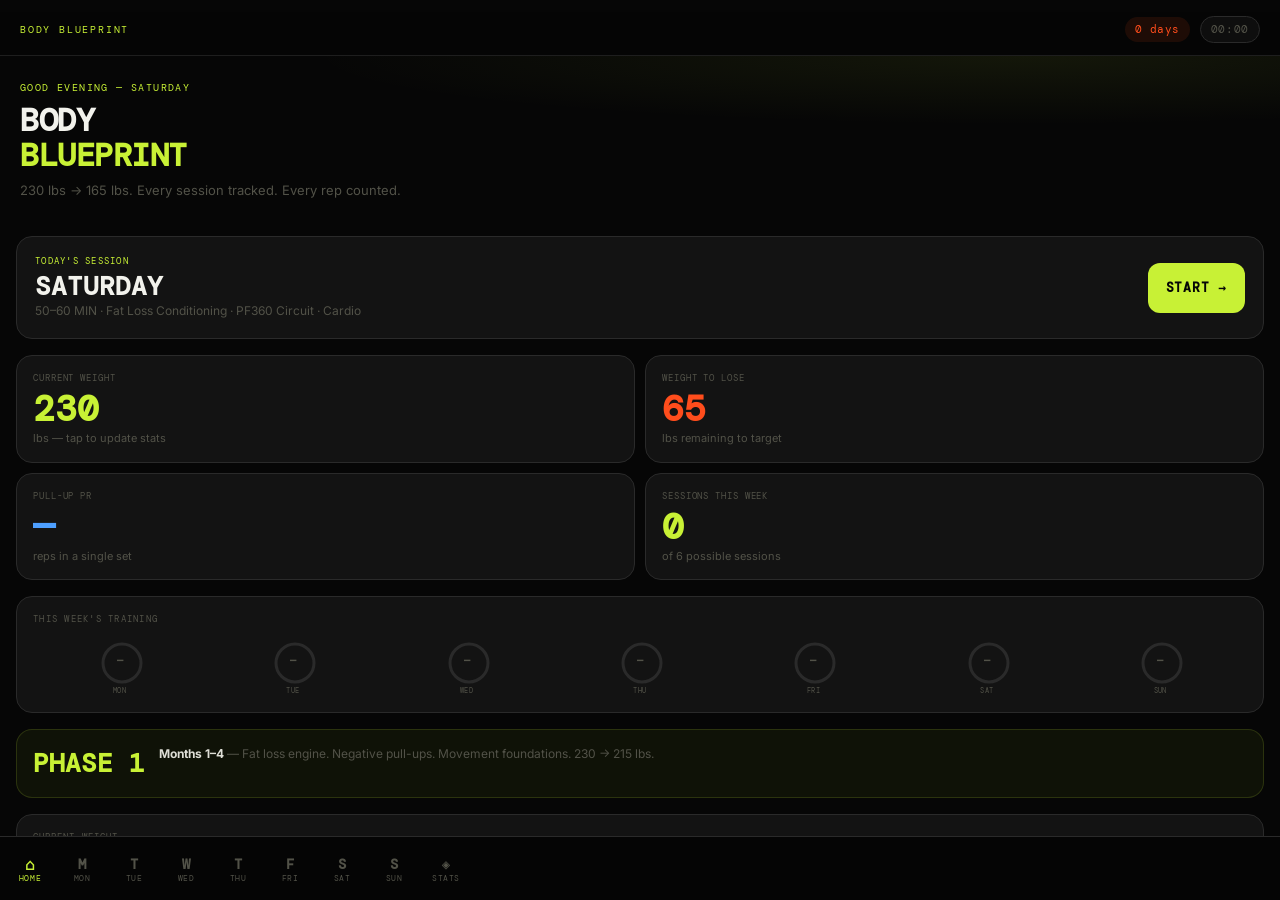
==== index.html @ 0f02a29c "Fix bottom nav — true fixed layout using flex shell" ====
<!DOCTYPE html>
<html lang="en">
<head>
<meta charset="UTF-8">
<meta name="viewport" content="width=device-width, initial-scale=1.0, viewport-fit=cover">
<meta name="apple-mobile-web-app-capable" content="yes">
<meta name="apple-mobile-web-app-status-bar-style" content="black-translucent">
<meta name="theme-color" content="#0A0A0A">
<title>Body Blueprint</title>
<link href="https://fonts.googleapis.com/css2?family=Inter:wght@400;500;600;700;800;900&family=DM+Mono:wght@400;500&display=swap" rel="stylesheet">
<style>
:root{
  --black:#060606;--dark:#0e0e0e;--card:#131313;--card2:#181818;
  --border:#1e1e1e;--border2:#2a2a2a;
  --accent:#C8F135;--accent2:#FF4D1C;--accent3:#4D9FFF;--accent4:#a855f7;
  --text:#DEDED6;--muted:#525248;--white:#F2F2EC;
  --green:#22c55e;--yellow:#eab308;--red:#ef4444;
  --r:16px;--r-sm:10px;--r-lg:20px;
  --safe-top:env(safe-area-inset-top);
  --safe-bot:env(safe-area-inset-bottom);
  --nav-h:64px;
}
*{margin:0;padding:0;box-sizing:border-box;-webkit-tap-highlight-color:transparent;}
html{scroll-behavior:smooth;}
body{
  background:var(--black);color:var(--text);
  font-family:'Inter',sans-serif;font-size:15px;line-height:1.5;
  overflow:hidden;
  height:100dvh;
  display:flex;flex-direction:column;
}
#appShell{
  flex:1;overflow-y:auto;overflow-x:hidden;
  -webkit-overflow-scrolling:touch;
  padding-bottom:calc(var(--nav-h) + var(--safe-bot));
}
a{color:inherit;text-decoration:none;}
input,button{font-family:inherit;-webkit-appearance:none;border-radius:0;}

/* ── HIDDEN TOP NAV (still in DOM for JS tab switching) ── */
#topNav{display:none;}

/* ── STATUS BAR SPACER ── */
.status-bar-pad{height:calc(var(--safe-top) + 12px);}

/* ── APP HEADER ── */
.app-header{
  padding:4px 20px 12px;
  background:rgba(6,6,6,.97);
  backdrop-filter:blur(20px);-webkit-backdrop-filter:blur(20px);
  position:sticky;top:0;z-index:100;
  border-bottom:1px solid var(--border);
  flex-shrink:0;
}
.app-header-top{display:flex;align-items:center;justify-content:space-between;}
.app-header-title{font-family:'DM Mono',monospace;font-size:10px;letter-spacing:.18em;color:var(--accent);text-transform:uppercase;}
.app-header-right{display:flex;align-items:center;gap:10px;}
#streakBadge{
  font-family:'DM Mono',monospace;font-size:11px;color:var(--accent2);
  letter-spacing:.04em;cursor:pointer;
  background:rgba(255,77,28,.1);border-radius:20px;padding:4px 10px;
}
#sessionClock{
  font-family:'DM Mono',monospace;font-size:11px;color:var(--muted);
  letter-spacing:.06em;cursor:pointer;
  background:var(--dark);border-radius:20px;padding:4px 10px;
  border:1px solid var(--border2);
}

/* ── BOTTOM NAVIGATION ── */
#bottomNav{
  position:relative;z-index:300;flex-shrink:0;
  background:rgba(6,6,6,.97);backdrop-filter:blur(24px);-webkit-backdrop-filter:blur(24px);
  border-top:1px solid var(--border2);
  padding:8px 4px calc(8px + var(--safe-bot));
  display:flex;align-items:flex-start;
  height:calc(var(--nav-h) + var(--safe-bot));
}
.bn-scroll{
  display:flex;overflow-x:auto;scrollbar-width:none;flex:1;
  -webkit-overflow-scrolling:touch;gap:0;
}
.bn-scroll::-webkit-scrollbar{display:none;}
.ntab{
  display:flex;flex-direction:column;align-items:center;justify-content:center;
  gap:3px;min-width:52px;padding:0 8px;cursor:pointer;
  border:none;background:none;flex-shrink:0;
  min-height:48px;position:relative;
}
.ntab-icon{
  font-family:'DM Mono',monospace;font-size:14px;font-weight:700;
  line-height:1;color:var(--muted);transition:transform .2s,color .2s;
  letter-spacing:0;
}
.ntab.active .ntab-icon{color:var(--accent);}
.ntab-label{
  font-family:'DM Mono',monospace;font-size:8px;letter-spacing:.08em;
  text-transform:uppercase;color:var(--muted);transition:color .2s;
  line-height:1;
}
.ntab.active .ntab-label{color:var(--accent);}
.ntab.active .ntab-icon{transform:scale(1.15);}
.ntab .day-dot{
  position:absolute;top:4px;right:8px;
  width:5px;height:5px;border-radius:50%;background:var(--green);display:none;
}
.ntab .day-dot.show{display:block;}
/* active indicator pill */
.ntab.active::after{
  content:'';position:absolute;bottom:-8px;left:50%;transform:translateX(-50%);
  width:20px;height:3px;background:var(--accent);border-radius:2px;
}

/* ── VIEWS ── */
.view{display:none;animation:fadeIn .18s ease;}
.view.active{display:block;}
@keyframes fadeIn{from{opacity:0;transform:translateY(4px);}to{opacity:1;transform:translateY(0);}}
@keyframes pop{0%{transform:scale(1);}50%{transform:scale(1.3);}100%{transform:scale(1);}}
@keyframes pulse{0%,100%{opacity:1;}50%{opacity:.35;}}
.pulsing{animation:pulse 1s ease infinite;}

/* ── HOME VIEW ── */
#view-home{padding:0;}
.home-hero{
  padding:24px 20px 20px;
  background:radial-gradient(ellipse 80% 60% at 80% 0%,rgba(200,241,53,.07),transparent 70%),var(--black);
}
.home-greeting{
  font-family:'DM Mono',monospace;font-size:10px;letter-spacing:.14em;
  color:var(--accent);text-transform:uppercase;margin-bottom:8px;
}
.home-title{
  font-family:'DM Mono',monospace;font-size:32px;font-weight:700;
  line-height:1.1;color:var(--white);letter-spacing:-.5px;
}
.home-title span{color:var(--accent);}
.home-sub{color:var(--muted);font-size:13px;margin-top:8px;line-height:1.5;}

/* Today card */
.today-session-card{
  margin:16px 16px 0;background:var(--card);
  border-radius:var(--r);border:1px solid var(--border2);
  padding:18px;cursor:pointer;
  display:flex;align-items:center;justify-content:space-between;gap:12px;
  overflow:hidden;
}
.tsc-tag{
  font-family:'DM Mono',monospace;font-size:9px;letter-spacing:.14em;
  color:var(--accent);text-transform:uppercase;margin-bottom:4px;
}
.tsc-title{font-family:'DM Mono',monospace;font-size:26px;font-weight:700;color:var(--white);line-height:1;}
.tsc-meta{font-size:12px;color:var(--muted);margin-top:3px;}
.tsc-btn{
  font-family:'DM Mono',monospace;font-size:13px;font-weight:700;letter-spacing:.06em;
  padding:14px 18px;background:var(--accent);color:var(--black);
  border:none;cursor:pointer;white-space:nowrap;flex-shrink:0;
  border-radius:12px;min-height:50px;
}

/* Home stats grid */
.home-grid{
  display:grid;grid-template-columns:1fr 1fr;
  gap:10px;padding:16px;
}
.home-card{
  background:var(--card);border-radius:var(--r);
  border:1px solid var(--border2);padding:16px;cursor:pointer;
}
.hc-label{
  font-family:'DM Mono',monospace;font-size:9px;letter-spacing:.1em;
  text-transform:uppercase;color:var(--muted);margin-bottom:6px;
}
.hc-value{font-family:'DM Mono',monospace;font-size:36px;font-weight:700;color:var(--accent);line-height:1;}
.hc-sub{font-size:11px;color:var(--muted);margin-top:4px;line-height:1.3;}
.hc-value.orange{color:var(--accent2);}
.hc-value.blue{color:var(--accent3);}

/* Weekly rings */
.weekly-rings{
  margin:0 16px 16px;background:var(--card);
  border-radius:var(--r);border:1px solid var(--border2);padding:16px;
}
.wr-label{
  font-family:'DM Mono',monospace;font-size:9px;letter-spacing:.14em;
  text-transform:uppercase;color:var(--muted);margin-bottom:14px;
}
.wr-row{display:flex;gap:0;justify-content:space-between;}
.wr-item{display:flex;flex-direction:column;align-items:center;gap:5px;cursor:pointer;flex:1;min-width:0;}
.wr-ring{width:40px;height:40px;position:relative;}
.wr-ring svg{transform:rotate(-90deg);}
.wr-ring-bg{fill:none;stroke:var(--border2);stroke-width:3;}
.wr-ring-fill{fill:none;stroke-width:3;stroke-linecap:round;stroke-dasharray:120;stroke-dashoffset:120;transition:stroke-dashoffset .6s ease,stroke .3s;}
.wr-ring-text{position:absolute;inset:0;display:flex;align-items:center;justify-content:center;font-family:'DM Mono',monospace;font-size:10px;font-weight:700;color:var(--muted);}
.wr-ring.done .wr-ring-fill{stroke-dashoffset:0;stroke:var(--accent);}
.wr-ring.done .wr-ring-text{color:var(--accent);}
.wr-day-label{font-family:'DM Mono',monospace;font-size:7px;letter-spacing:.07em;color:var(--muted);text-transform:uppercase;}

/* Phase banner */
.phase-banner{
  margin:0 16px 16px;border-radius:var(--r);
  background:rgba(200,241,53,.05);border:1px solid rgba(200,241,53,.15);
  padding:14px 16px;display:flex;align-items:flex-start;gap:14px;
}
.pb-phase{font-family:'DM Mono',monospace;font-size:26px;font-weight:700;color:var(--accent);flex-shrink:0;}
.pb-detail{font-size:12px;color:var(--muted);line-height:1.6;}
.pb-detail strong{color:var(--text);}

/* Weight quick log */
.weight-quick{
  margin:0 16px 16px;background:var(--card);
  border-radius:var(--r);border:1px solid var(--border2);padding:16px;
}
.wq-label{
  font-family:'DM Mono',monospace;font-size:9px;letter-spacing:.12em;
  text-transform:uppercase;color:var(--muted);margin-bottom:4px;
}
.wq-curr{font-family:'DM Mono',monospace;font-size:44px;font-weight:700;color:var(--accent);line-height:1;}
.wq-next{font-size:12px;color:var(--muted);margin-top:4px;line-height:1.5;}
.wq-next strong{color:var(--accent2);}
.wq-form{display:flex;gap:8px;margin-top:14px;}
.wq-input{
  background:var(--dark);border:1px solid var(--border2);color:var(--text);
  font-family:'DM Mono',monospace;font-size:18px;
  padding:12px 14px;flex:1;text-align:center;outline:none;
  border-radius:var(--r-sm);min-height:52px;
}
.wq-input:focus{border-color:var(--accent);}
.wq-btn{
  font-family:'DM Mono',monospace;font-size:10px;font-weight:700;letter-spacing:.08em;text-transform:uppercase;
  padding:12px 18px;border:none;background:var(--accent);color:var(--black);
  cursor:pointer;white-space:nowrap;min-height:52px;border-radius:var(--r-sm);
}

/* Pull-up log */
.pullup-log-home{
  margin:0 16px 16px;background:var(--card);
  border-radius:var(--r);border:1px solid var(--border2);padding:16px;
}
.plh-row{display:flex;align-items:center;gap:10px;margin-top:10px;}
.plh-input{
  background:var(--dark);border:1px solid var(--border2);color:var(--text);
  font-family:'DM Mono',monospace;font-size:22px;font-weight:700;
  padding:10px;width:72px;text-align:center;outline:none;
  min-height:52px;border-radius:var(--r-sm);
}
.plh-input:focus{border-color:var(--accent);}
.plh-btn{
  font-family:'DM Mono',monospace;font-size:10px;font-weight:700;letter-spacing:.08em;text-transform:uppercase;
  padding:12px 16px;border:none;background:var(--dark);color:var(--text);
  cursor:pointer;min-height:52px;border-radius:var(--r-sm);
  border:1px solid var(--border2);
}
.plh-history{display:flex;gap:6px;flex-wrap:wrap;margin-top:12px;}
.plh-entry{
  font-family:'DM Mono',monospace;font-size:10px;padding:5px 10px;
  background:var(--dark);border:1px solid var(--border2);color:var(--muted);
  border-radius:8px;
}
.plh-entry.best{border-color:rgba(200,241,53,.4);color:var(--accent);}

/* ── DAY VIEW ── */
.day-view-inner{padding:16px 16px 20px;}
.day-header{margin-bottom:16px;}
.day-title{
  font-family:'DM Mono',monospace;font-size:30px;font-weight:700;
  line-height:1;color:var(--white);
}
.day-meta{display:flex;align-items:center;gap:6px;margin-top:10px;flex-wrap:wrap;}
.badge{
  font-family:'DM Mono',monospace;font-size:9px;letter-spacing:.08em;
  padding:5px 10px;text-transform:uppercase;border-radius:20px;
}
.badge-accent{background:rgba(200,241,53,.1);border:1px solid rgba(200,241,53,.3);color:var(--accent);}
.badge-muted{background:var(--dark);border:1px solid var(--border2);color:var(--muted);}
.day-progress-bar{height:4px;background:var(--border2);margin-top:14px;border-radius:2px;overflow:hidden;}
.day-progress-fill{height:100%;background:linear-gradient(90deg,var(--accent2),var(--accent));width:0%;transition:width .4s ease;}
.day-prog-label{
  font-family:'DM Mono',monospace;font-size:9px;color:var(--muted);
  letter-spacing:.08em;margin-top:5px;display:flex;justify-content:space-between;
}

/* ── ALERTS ── */
.alert{
  padding:12px 14px;margin:8px 0;font-size:13px;line-height:1.6;
  border-radius:var(--r-sm);border:none;border-left:3px solid;
}
.alert-warn{background:rgba(255,77,28,.07);border-color:var(--accent2);color:var(--text);}
.alert-warn strong{color:var(--accent2);}
.alert-info{background:rgba(200,241,53,.05);border-color:var(--accent);color:var(--text);}
.alert-info strong{color:var(--accent);}

/* ── BLOCK ── */
.block{margin-bottom:20px;}
.block-header{
  font-family:'DM Mono',monospace;font-size:9px;letter-spacing:.14em;
  text-transform:uppercase;color:var(--accent2);
  padding:10px 0 8px;border-bottom:1px solid var(--border);margin-bottom:8px;
}

/* ── EXERCISE CARD ── */
.ex-card{
  background:var(--card);border-radius:var(--r);
  border:1px solid var(--border2);margin-bottom:8px;overflow:hidden;
}
.ex-card.completed .ex-name{text-decoration:line-through;opacity:.45;}
.ex-card.completed{opacity:.6;}

.ex-inner{display:grid;grid-template-columns:52px 1fr;grid-template-rows:auto auto;}
.ex-check-col{
  grid-row:1;grid-column:1;
  padding:16px 0 16px 14px;
  display:flex;align-items:flex-start;
}
.ex-checkbox{
  width:26px;height:26px;
  border:2px solid var(--border2);background:none;cursor:pointer;
  appearance:none;-webkit-appearance:none;flex-shrink:0;
  transition:all .15s;position:relative;
  border-radius:8px;
}
.ex-checkbox:checked{background:var(--accent);border-color:var(--accent);}
.ex-checkbox:checked::after{
  content:'✓';font-size:14px;color:var(--black);font-weight:800;
  position:absolute;inset:0;display:flex;align-items:center;justify-content:center;
}
.ex-main{grid-row:1;grid-column:2;padding:14px 14px 10px;}
.ex-name{font-size:15px;font-weight:600;color:var(--white);margin-bottom:2px;line-height:1.3;}
.ex-note{font-size:12px;color:var(--muted);font-style:italic;margin-top:4px;line-height:1.5;}
.ex-tags{display:flex;gap:5px;margin-top:8px;flex-wrap:wrap;align-items:center;}
.ex-tag{
  font-family:'DM Mono',monospace;font-size:9px;letter-spacing:.07em;
  padding:4px 8px;text-transform:uppercase;border-radius:8px;
}
.ex-tag.t-sets{background:rgba(200,241,53,.08);color:var(--accent);}
.ex-tag.t-reps{background:rgba(77,159,255,.08);color:var(--accent3);}
.ex-tag.t-rest{background:rgba(255,77,28,.08);color:var(--accent2);}
.ex-tag.t-hold{background:rgba(234,179,8,.08);color:#eab308;}

/* Set bubbles */
.set-bubbles-row{display:flex;align-items:center;gap:8px;margin-top:12px;flex-wrap:wrap;}
.set-bubble{
  width:46px;height:46px;border:2px solid var(--border2);border-radius:50%;
  display:flex;align-items:center;justify-content:center;
  font-family:'DM Mono',monospace;font-size:13px;font-weight:600;color:var(--muted);
  cursor:pointer;transition:all .15s;flex-shrink:0;user-select:none;
}
.set-bubble.done{background:var(--accent);border-color:var(--accent);color:var(--black);font-weight:800;animation:pop .25s ease;}
.set-bubble.done.hold{background:#eab308;border-color:#eab308;color:var(--black);}
.weight-chip{display:flex;align-items:center;gap:4px;margin-left:2px;}
.weight-val{
  font-family:'DM Mono',monospace;font-size:10px;color:var(--muted);
  padding:8px 12px;background:var(--dark);border:1px solid var(--border2);
  border-radius:10px;cursor:pointer;transition:all .2s;white-space:nowrap;
  min-height:38px;display:flex;align-items:center;
}
.weight-val.has-weight{color:var(--accent3);border-color:rgba(77,159,255,.3);background:rgba(77,159,255,.05);}
.pr-badge{
  font-family:'DM Mono',monospace;font-size:8px;letter-spacing:.08em;
  padding:3px 8px;background:rgba(200,241,53,.12);border:1px solid rgba(200,241,53,.35);
  color:var(--accent);text-transform:uppercase;border-radius:8px;display:none;
}
.pr-badge.show{display:inline-block;}

/* Coach tip */
.coach-tip-toggle{
  font-family:'DM Mono',monospace;font-size:9px;letter-spacing:.08em;color:var(--muted);
  text-transform:uppercase;cursor:pointer;margin-top:10px;
  display:inline-flex;align-items:center;gap:4px;border:none;background:none;padding:4px 0;
  min-height:36px;
}
.coach-tip-toggle.open{color:var(--accent);}
.coach-tip-body{
  font-size:13px;color:rgba(200,241,53,.85);
  background:rgba(200,241,53,.04);border-left:2px solid rgba(200,241,53,.3);
  border-radius:0 0 var(--r-sm) var(--r-sm);
  padding:10px 14px;margin-top:8px;line-height:1.75;display:none;
}
.coach-tip-body.open{display:block;}

/* Actions row */
.ex-actions{
  grid-row:2;grid-column:1/-1;
  display:flex;flex-direction:row;gap:0;
  border-top:1px solid var(--border);
}
.ex-btn{
  font-family:'DM Mono',monospace;font-size:10px;letter-spacing:.06em;text-transform:uppercase;
  padding:0 12px;height:48px;border:none;border-right:1px solid var(--border);
  background:none;color:var(--muted);cursor:pointer;
  display:flex;align-items:center;gap:5px;white-space:nowrap;
  flex:1;justify-content:center;
}
.ex-btn:last-child{border-right:none;}
.ex-btn.vid{color:var(--accent2);}
.ex-btn.tmr{color:var(--accent);}
.ex-btn.hld{color:#eab308;}

/* ── CARDIO CARD ── */
.cardio-card{
  background:var(--card);border:1px solid var(--border2);border-radius:var(--r);
  padding:16px;margin-bottom:10px;
}
.cardio-title{font-family:'DM Mono',monospace;font-size:20px;font-weight:700;color:var(--white);margin-bottom:3px;}
.cardio-sub{font-family:'DM Mono',monospace;font-size:9px;letter-spacing:.1em;color:var(--muted);margin-bottom:12px;text-transform:uppercase;}
.cardio-bar{display:flex;height:44px;overflow:hidden;border-radius:var(--r-sm);margin-bottom:12px;}
.cseg{display:flex;flex-direction:column;justify-content:center;align-items:center;font-family:'DM Mono',monospace;font-size:7px;letter-spacing:.05em;text-transform:uppercase;font-weight:600;}
.cseg span{font-size:6px;margin-top:2px;opacity:.8;}
.cseg.easy{background:#4ade80;color:#000;}
.cseg.mod{background:#facc15;color:#000;}
.cseg.push{background:var(--accent2);color:#fff;}
.cseg.cool{background:#60a5fa;color:#000;}
.cardio-note{font-size:13px;color:var(--muted);line-height:1.6;}
.cardio-note strong{color:var(--accent2);}
.cardio-btns{display:flex;gap:8px;margin-top:14px;}
.cardio-btn{
  font-family:'DM Mono',monospace;font-size:10px;font-weight:700;letter-spacing:.08em;text-transform:uppercase;
  padding:14px 12px;border:1px solid var(--border2);background:var(--dark);color:var(--text);
  cursor:pointer;min-height:50px;flex:1;border-radius:var(--r-sm);
}

/* ── PHASE SELECTOR (Wednesday) ── */
.phase-tabs{
  display:flex;gap:6px;margin:12px 0 0;overflow-x:auto;
  scrollbar-width:none;-webkit-overflow-scrolling:touch;
}
.phase-tabs::-webkit-scrollbar{display:none;}
.phase-tab{
  flex-shrink:0;font-family:'DM Mono',monospace;font-size:9px;letter-spacing:.07em;text-transform:uppercase;
  padding:10px 14px;color:var(--muted);cursor:pointer;border:none;
  background:var(--dark);border:1px solid var(--border2);
  text-align:center;line-height:1.4;min-height:44px;border-radius:10px;
}
.phase-tab.active{color:var(--black);background:var(--accent);border-color:var(--accent);}
.phase-block{display:none;}
.phase-block.active{display:block;}

/* ── STATS VIEW ── */
.stats-inner{padding:16px 16px 20px;}
.stats-grid{display:grid;grid-template-columns:1fr;gap:12px;margin-bottom:24px;}
.stat-box{background:var(--card);border:1px solid var(--border2);border-radius:var(--r);overflow:hidden;}
.stat-box-header{
  padding:12px 16px;border-bottom:1px solid var(--border);
  font-family:'DM Mono',monospace;font-size:9px;letter-spacing:.12em;
  text-transform:uppercase;color:var(--muted);
}
.stat-box-body{padding:16px;}
.weight-chart-wrap{width:100%;height:110px;position:relative;}
canvas.wchart{width:100%;height:100%;}
.pullup-chart-wrap{width:100%;height:80px;position:relative;margin-bottom:12px;}
canvas.pchart{width:100%;height:100%;}
.pullup-log-list{display:flex;gap:4px;flex-wrap:wrap;}
.pl-item{
  font-family:'DM Mono',monospace;font-size:9px;padding:5px 9px;
  background:var(--dark);border:1px solid var(--border2);color:var(--muted);border-radius:8px;
}
.pl-item.best{border-color:rgba(200,241,53,.4);color:var(--accent);}
.measure-grid{display:grid;grid-template-columns:1fr 1fr;gap:8px;}
.measure-item{background:var(--dark);border:1px solid var(--border2);padding:12px;border-radius:var(--r-sm);}
.mi-label{font-family:'DM Mono',monospace;font-size:8px;letter-spacing:.1em;text-transform:uppercase;color:var(--muted);margin-bottom:6px;}
.mi-input{background:transparent;border:none;color:var(--accent3);font-family:'DM Mono',monospace;font-size:26px;font-weight:700;width:100%;outline:none;min-height:38px;}
.mi-unit{font-family:'DM Mono',monospace;font-size:9px;color:var(--muted);}
.ms-strip{display:flex;gap:8px;overflow-x:auto;scrollbar-width:none;margin-bottom:16px;-webkit-overflow-scrolling:touch;padding-bottom:4px;}
.ms-strip::-webkit-scrollbar{display:none;}
.ms-card{
  background:var(--card);border:1px solid var(--border2);border-radius:var(--r);
  padding:14px 16px;min-width:148px;flex-shrink:0;
}
.ms-w{font-family:'DM Mono',monospace;font-size:30px;font-weight:700;color:var(--accent);line-height:1;}
.ms-text{font-size:12px;color:var(--muted);margin-top:6px;line-height:1.5;}
.ms-badge{
  font-family:'DM Mono',monospace;font-size:8px;letter-spacing:.1em;
  padding:3px 8px;border:1px solid;margin-bottom:6px;display:inline-block;
  text-transform:uppercase;border-radius:8px;
}
.ms-badge.here{border-color:var(--accent2);color:var(--accent2);background:rgba(255,77,28,.08);}
.ms-badge.next{border-color:var(--accent);color:var(--accent);background:rgba(200,241,53,.08);}
.ms-badge.locked{border-color:var(--border2);color:var(--muted);}
.ms-badge.done{border-color:var(--green);color:var(--green);background:rgba(34,197,94,.08);}
.nut-row{display:grid;grid-template-columns:1fr 1fr;gap:8px;margin-bottom:10px;}
.nut-cell{background:var(--dark);border:1px solid var(--border2);padding:14px;text-align:center;border-radius:var(--r-sm);}
.nut-n{font-family:'DM Mono',monospace;font-size:26px;font-weight:700;color:var(--accent);line-height:1;}
.nut-n small{font-size:14px;color:var(--muted);}
.nut-l{font-family:'DM Mono',monospace;font-size:8px;letter-spacing:.1em;text-transform:uppercase;color:var(--muted);margin-top:4px;display:block;}
.tl{padding-left:20px;border-left:2px solid var(--border2);}
.tl-item{padding:0 0 28px 18px;position:relative;}
.tl-item::before{content:'';position:absolute;left:-6px;top:7px;width:11px;height:11px;background:var(--accent);border-radius:50%;}
.tl-phase{font-family:'DM Mono',monospace;font-size:9px;letter-spacing:.12em;color:var(--accent);text-transform:uppercase;margin-bottom:2px;}
.tl-title{font-family:'DM Mono',monospace;font-size:22px;font-weight:700;color:var(--white);}
.tl-wt{font-family:'DM Mono',monospace;font-size:11px;color:var(--accent2);margin-bottom:6px;}
.tl-text{font-size:13px;color:var(--muted);line-height:1.7;}

/* ── MODALS — bottom sheet style ── */
.overlay{
  position:fixed;inset:0;background:rgba(0,0,0,.75);z-index:500;
  display:none;align-items:flex-end;justify-content:center;
}
.overlay.open{display:flex;}
.modal{
  background:var(--dark);
  border-radius:var(--r-lg) var(--r-lg) 0 0;
  border-top:1px solid var(--border2);
  padding:8px 20px calc(24px + var(--safe-bot));
  width:100%;position:relative;text-align:center;
  max-height:92vh;overflow-y:auto;-webkit-overflow-scrolling:touch;
}
/* drag handle */
.modal::before{
  content:'';display:block;width:40px;height:4px;
  background:var(--border2);border-radius:2px;
  margin:0 auto 20px;
}
.modal-close{
  position:absolute;top:16px;right:16px;
  font-family:'DM Mono',monospace;font-size:10px;letter-spacing:.1em;
  color:var(--muted);cursor:pointer;background:var(--card);
  border:1px solid var(--border2);border-radius:20px;
  text-transform:uppercase;
  padding:6px 12px;min-height:36px;min-width:44px;
  display:flex;align-items:center;justify-content:center;
}
.modal-tag{
  font-family:'DM Mono',monospace;font-size:9px;letter-spacing:.15em;
  text-transform:uppercase;color:var(--muted);margin-bottom:6px;
}
.modal-name{
  font-family:'DM Mono',monospace;font-size:22px;font-weight:700;
  color:var(--white);margin-bottom:20px;line-height:1.2;
}
.ring-wrap{width:160px;height:160px;margin:0 auto 8px;position:relative;}
.ring-wrap svg{transform:rotate(-90deg);}
.ring-bg{fill:none;stroke:var(--border2);stroke-width:5;}
.ring-fill{fill:none;stroke:var(--accent);stroke-width:5;stroke-linecap:round;stroke-dasharray:420;stroke-dashoffset:0;transition:stroke-dashoffset .9s linear,stroke .3s;}
.ring-fill.hold{stroke:#eab308;}
.ring-fill.warn{stroke:var(--accent2);}
.ring-text{position:absolute;inset:0;display:flex;flex-direction:column;align-items:center;justify-content:center;}
.ring-num{font-family:'DM Mono',monospace;font-size:64px;font-weight:800;line-height:1;transition:color .3s;}
.ring-sub{font-family:'DM Mono',monospace;font-size:9px;letter-spacing:.1em;text-transform:uppercase;color:var(--muted);}
.modal-ctrls{display:flex;gap:8px;justify-content:center;margin-top:20px;}
.mc-btn{
  font-family:'DM Mono',monospace;font-size:11px;font-weight:700;letter-spacing:.08em;text-transform:uppercase;
  padding:16px 20px;background:var(--dark);border:1px solid var(--border2);color:var(--text);
  cursor:pointer;min-height:54px;flex:1;border-radius:var(--r-sm);
}
.mc-btn.primary{background:var(--accent);color:var(--black);border-color:var(--accent);}
.mc-btn.hold-primary{background:#eab308;color:var(--black);border-color:#eab308;}
.next-set-msg{
  font-family:'DM Mono',monospace;font-size:12px;font-weight:700;letter-spacing:.12em;
  text-transform:uppercase;color:var(--green);margin-top:14px;opacity:0;transition:opacity .4s;
}
.next-set-msg.show{opacity:1;}

/* Interval timer */
.int-phase-display{font-family:'DM Mono',monospace;font-size:20px;font-weight:700;letter-spacing:.1em;margin-bottom:4px;}
.int-phase-display.work{color:var(--accent2);}
.int-phase-display.rest{color:var(--accent3);}
.int-big{font-family:'DM Mono',monospace;font-size:100px;font-weight:800;line-height:1;color:var(--white);}
.int-big.work{color:var(--accent2);}
.int-big.rest{color:var(--accent3);}
.int-round{font-family:'DM Mono',monospace;font-size:11px;letter-spacing:.1em;color:var(--muted);margin-bottom:20px;}
.int-config{display:grid;grid-template-columns:1fr 1fr;gap:8px;margin-bottom:20px;text-align:left;}
.int-field{background:var(--card);border:1px solid var(--border2);padding:12px;border-radius:var(--r-sm);}
.int-field-label{font-family:'DM Mono',monospace;font-size:8px;letter-spacing:.1em;text-transform:uppercase;color:var(--muted);margin-bottom:4px;}
.int-field input{background:transparent;border:none;color:var(--accent);font-family:'DM Mono',monospace;font-size:30px;font-weight:700;width:100%;outline:none;}
.int-progress-row{display:flex;gap:5px;margin-bottom:20px;flex-wrap:wrap;justify-content:center;}
.int-dot{width:11px;height:11px;border-radius:50%;border:1px solid var(--border2);background:none;transition:all .3s;}
.int-dot.done{background:var(--accent);border-color:var(--accent);}
.int-dot.current{background:var(--accent2);border-color:var(--accent2);}

/* Weight input modal */
.wim-ex{font-family:'DM Mono',monospace;font-size:24px;font-weight:700;color:var(--white);margin-bottom:6px;}
.wim-last{font-family:'DM Mono',monospace;font-size:10px;color:var(--muted);margin-bottom:16px;}
.wim-input{
  background:var(--card);border:1px solid var(--border2);color:var(--accent3);
  font-family:'DM Mono',monospace;font-size:56px;font-weight:800;text-align:center;
  width:100%;padding:14px;outline:none;margin-bottom:8px;min-height:90px;
  border-radius:var(--r-sm);
}
.wim-input:focus{border-color:var(--accent3);}
.wim-unit{font-family:'DM Mono',monospace;font-size:10px;color:var(--muted);letter-spacing:.1em;margin-bottom:20px;}

/* Video modal */
#videoModal .modal{max-height:96vh;padding:8px 16px calc(20px + var(--safe-bot));}
.vm-label{font-family:'DM Mono',monospace;font-size:20px;font-weight:700;color:var(--white);margin-bottom:10px;}
.vm-frame{position:relative;padding-bottom:56.25%;background:#000;border-radius:var(--r-sm);overflow:hidden;}
.vm-frame iframe{position:absolute;inset:0;width:100%;height:100%;border:none;}
.vm-links{display:flex;gap:8px;margin-top:12px;flex-wrap:wrap;}
.vm-link{
  font-family:'DM Mono',monospace;font-size:10px;font-weight:700;letter-spacing:.08em;text-transform:uppercase;
  padding:12px 14px;background:var(--dark);border:1px solid var(--border2);
  color:var(--text);cursor:pointer;min-height:48px;border-radius:var(--r-sm);
  flex:1;
}

/* Session complete */
.done-emoji{font-size:56px;margin-bottom:10px;display:block;}
.done-title{font-family:'DM Mono',monospace;font-size:52px;font-weight:800;color:var(--accent);line-height:1;margin-bottom:4px;}
.done-sub{font-size:14px;color:var(--muted);margin-bottom:24px;}
.done-stats{display:grid;grid-template-columns:1fr 1fr;gap:8px;margin-bottom:20px;}
.done-stat{background:var(--card);border:1px solid var(--border2);padding:16px;text-align:center;border-radius:var(--r-sm);}
.done-stat-n{font-family:'DM Mono',monospace;font-size:34px;font-weight:800;color:var(--white);}
.done-stat-l{font-family:'DM Mono',monospace;font-size:8px;letter-spacing:.1em;text-transform:uppercase;color:var(--muted);margin-top:4px;}

/* ── FOOTER ── */
footer{
  padding:20px 20px calc(20px + var(--safe-bot));
  display:flex;flex-direction:column;align-items:center;gap:6px;
  border-top:1px solid var(--border);text-align:center;
}
.ft{font-family:'DM Mono',monospace;font-size:9px;letter-spacing:.1em;color:var(--muted);text-transform:uppercase;}
.ft-main{font-family:'DM Mono',monospace;font-size:16px;font-weight:700;color:var(--accent);}

</style>
</head>
<body>

<!-- HIDDEN TOP NAV — preserved for JS tab class switching; no IDs here to avoid duplication -->
<nav id="topNav" style="display:none;">
  <div id="navTabs">
    <button class="ntab active" data-view="home">HOME</button>
    <button class="ntab" data-view="mon">MON<span class="day-dot"></span></button>
    <button class="ntab" data-view="tue">TUE<span class="day-dot"></span></button>
    <button class="ntab" data-view="wed">WED<span class="day-dot"></span></button>
    <button class="ntab" data-view="thu">THU<span class="day-dot"></span></button>
    <button class="ntab" data-view="fri">FRI<span class="day-dot"></span></button>
    <button class="ntab" data-view="sat">SAT<span class="day-dot"></span></button>
    <button class="ntab" data-view="sun">SUN<span class="day-dot"></span></button>
    <button class="ntab" data-view="stats">STATS</button>
  </div>
</nav>

<!-- APP SHELL WRAPPER -->
<div id="appShell">

<!-- STICKY APP HEADER -->
<div class="status-bar-pad"></div>
<header class="app-header">
  <div class="app-header-top">
    <div class="app-header-title">Body Blueprint</div>
    <div class="app-header-right">
      <div id="streakBadge">0 days</div>
      <div id="sessionClock" title="Tap to start session timer">00:00</div>
    </div>
  </div>
</header>

<!-- HOME VIEW -->
<div id="view-home" class="view active">
  <div class="home-hero">
    <div class="home-greeting" id="homeGreeting">Loading...</div>
    <h1 class="home-title">BODY<br><span>BLUEPRINT</span></h1>
    <p class="home-sub">230 lbs → 165 lbs. Every session tracked. Every rep counted.</p>
  </div>
  <div class="today-session-card" id="todayCard" onclick="">
    <div class="tsc-left">
      <div class="tsc-tag">Today's Session</div>
      <div class="tsc-title" id="todayTitle">—</div>
      <div class="tsc-meta" id="todayMeta">—</div>
    </div>
    <button class="tsc-btn" id="todayBtn">START →</button>
  </div>
  <div class="home-grid">
    <div class="home-card" onclick="switchView('stats')">
      <div class="hc-label">Current Weight</div>
      <div class="hc-value" id="homeCurrWeight">230</div>
      <div class="hc-sub">lbs — tap to update stats</div>
    </div>
    <div class="home-card">
      <div class="hc-label">Weight to Lose</div>
      <div class="hc-value orange" id="homeWeightLeft">65</div>
      <div class="hc-sub">lbs remaining to target</div>
    </div>
    <div class="home-card" onclick="switchView('stats')">
      <div class="hc-label">Pull-up PR</div>
      <div class="hc-value blue" id="homePullupPR">—</div>
      <div class="hc-sub">reps in a single set</div>
    </div>
    <div class="home-card">
      <div class="hc-label">Sessions This Week</div>
      <div class="hc-value" id="homeWeekSessions">0</div>
      <div class="hc-sub">of 6 possible sessions</div>
    </div>
  </div>
  <div class="weekly-rings">
    <div class="wr-label">This Week's Training</div>
    <div class="wr-row" id="weeklyRings"></div>
  </div>
  <div class="phase-banner" id="phaseBanner">
    <div class="pb-phase" id="pbPhase">PHASE 1</div>
    <div class="pb-detail" id="pbDetail">—</div>
  </div>
  <div class="weight-quick">
    <div>
      <div class="wq-label">Current Weight</div>
      <div class="wq-curr" id="wqCurr">230 lbs</div>
      <div class="wq-next" id="wqNext">—</div>
    </div>
    <div class="wq-form">
      <input type="number" class="wq-input" id="wqInput" placeholder="lbs" min="100" max="300">
      <button class="wq-btn" onclick="logWeight()">Log Weight</button>
    </div>
  </div>
  <div class="pullup-log-home">
    <div class="hc-label" style="font-family:'DM Mono',monospace;font-size:9px;letter-spacing:.14em;text-transform:uppercase;color:var(--muted);">Weekly Pull-up Log</div>
    <div class="plh-row">
      <input type="number" class="plh-input" id="plhInput" placeholder="0" min="0" max="50">
      <button class="plh-btn" onclick="logPullup()">Log Reps</button>
      <span style="font-size:12px;color:var(--muted);">Best: <span id="plhBest" style="color:var(--accent);font-family:'DM Mono',monospace;font-size:20px;font-weight:700;">—</span></span>
    </div>
    <div class="plh-history" id="plhHistory"></div>
  </div>
</div>

<!-- DAY VIEWS (generated by JS) -->
<div id="view-mon" class="view"></div>
<div id="view-tue" class="view"></div>
<div id="view-wed" class="view"></div>
<div id="view-thu" class="view"></div>
<div id="view-fri" class="view"></div>
<div id="view-sat" class="view"></div>
<div id="view-sun" class="view"></div>

<!-- STATS VIEW -->
<div id="view-stats" class="view">
  <div class="stats-inner">
    <div class="day-title" style="margin-bottom:28px;">STATS</div>

    <div class="hc-label" style="font-family:'DM Mono',monospace;font-size:9px;letter-spacing:.14em;text-transform:uppercase;color:var(--muted);margin-bottom:16px;">Skill Milestones by Weight</div>
    <div class="ms-strip" id="msStrip"></div>

    <div class="stats-grid">
      <div class="stat-box">
        <div class="stat-box-header">Weight Log</div>
        <div class="stat-box-body">
          <div class="weight-chart-wrap"><canvas id="wCanvas"></canvas></div>
          <div style="display:flex;gap:8px;margin-top:12px;">
            <input type="number" class="wq-input" id="statsWInput" placeholder="lbs" min="100" max="300" style="flex:1;width:auto;">
            <button class="wq-btn" onclick="logWeightStats()">Log</button>
          </div>
        </div>
      </div>
      <div class="stat-box">
        <div class="stat-box-header">Pull-up Progression</div>
        <div class="stat-box-body">
          <div class="pullup-chart-wrap"><canvas id="pCanvas"></canvas></div>
          <div class="pullup-log-list" id="pullupLogList"></div>
          <div style="display:flex;gap:8px;margin-top:12px;">
            <input type="number" class="wq-input" id="statsPInput" placeholder="0" min="0" max="50" style="flex:1;width:auto;">
            <button class="wq-btn" onclick="logPullupStats()">Log PR</button>
          </div>
        </div>
      </div>
      <div class="stat-box">
        <div class="stat-box-header">Body Measurements</div>
        <div class="stat-box-body">
          <div class="measure-grid" id="measureGrid"></div>
        </div>
      </div>
      <div class="stat-box">
        <div class="stat-box-header">Nutrition Targets</div>
        <div class="stat-box-body">
          <div class="nut-row">
            <div class="nut-cell"><div class="nut-n">2,500<small>–2,700</small></div><span class="nut-l">Calories/Day</span></div>
            <div class="nut-cell"><div class="nut-n">185<small>–200g</small></div><span class="nut-l">Protein Daily</span></div>
          </div>
          <div class="nut-row">
            <div class="nut-cell"><div class="nut-n">500<small>–700</small></div><span class="nut-l">Calorie Deficit</span></div>
            <div class="nut-cell"><div class="nut-n">40<small>–50g</small></div><span class="nut-l">Per Meal (4×)</span></div>
          </div>
          <div class="alert alert-warn" style="margin-top:8px;"><strong>No liquid calories</strong> during fat loss phase — no juice, soda, or sugary drinks.</div>
        </div>
      </div>
    </div>

    <div class="hc-label" style="font-family:'DM Mono',monospace;font-size:9px;letter-spacing:.14em;text-transform:uppercase;color:var(--muted);margin-bottom:20px;margin-top:8px;">Transformation Timeline</div>
    <div class="tl" id="timelineTL"></div>
  </div>
</div>

<!-- FOOTER -->
<footer>
  <div class="ft">Planet Fitness · 4803 Ramsey St · Fayetteville NC · 24hrs</div>
  <div class="ft-main">230 → 165</div>
  <div class="ft">Complete Transformation Blueprint</div>
</footer>

</div><!-- end #appShell -->

<!-- BOTTOM NAVIGATION -->
<nav id="bottomNav">
  <div class="bn-scroll">
    <button class="ntab active" data-view="home">
      <span class="ntab-icon">⌂</span>
      <span class="ntab-label">Home</span>
    </button>
    <button class="ntab" data-view="mon">
      <span class="ntab-icon">M</span>
      <span class="ntab-label">Mon</span>
      <span class="day-dot" id="dot-mon"></span>
    </button>
    <button class="ntab" data-view="tue">
      <span class="ntab-icon">T</span>
      <span class="ntab-label">Tue</span>
      <span class="day-dot" id="dot-tue"></span>
    </button>
    <button class="ntab" data-view="wed">
      <span class="ntab-icon">W</span>
      <span class="ntab-label">Wed</span>
      <span class="day-dot" id="dot-wed"></span>
    </button>
    <button class="ntab" data-view="thu">
      <span class="ntab-icon">T</span>
      <span class="ntab-label">Thu</span>
      <span class="day-dot" id="dot-thu"></span>
    </button>
    <button class="ntab" data-view="fri">
      <span class="ntab-icon">F</span>
      <span class="ntab-label">Fri</span>
      <span class="day-dot" id="dot-fri"></span>
    </button>
    <button class="ntab" data-view="sat">
      <span class="ntab-icon">S</span>
      <span class="ntab-label">Sat</span>
      <span class="day-dot" id="dot-sat"></span>
    </button>
    <button class="ntab" data-view="sun">
      <span class="ntab-icon">S</span>
      <span class="ntab-label">Sun</span>
      <span class="day-dot" id="dot-sun"></span>
    </button>
    <button class="ntab" data-view="stats">
      <span class="ntab-icon">◈</span>
      <span class="ntab-label">Stats</span>
    </button>
  </div>
</nav>

<!-- ══ REST TIMER MODAL ══ -->
<div class="overlay" id="restOverlay">
  <div class="modal">
    <button class="modal-close" onclick="closeModal('restOverlay')">✕ ESC</button>
    <div class="modal-tag">REST TIMER</div>
    <div class="modal-name" id="restExName">—</div>
    <div class="ring-wrap">
      <svg width="148" height="148" viewBox="0 0 148 148">
        <circle class="ring-bg" cx="74" cy="74" r="66"/>
        <circle class="ring-fill" id="restRingFill" cx="74" cy="74" r="66"/>
      </svg>
      <div class="ring-text">
        <div class="ring-num" id="restNum" style="color:var(--accent)">—</div>
        <div class="ring-sub">seconds</div>
      </div>
    </div>
    <div class="next-set-msg" id="nextSetMsg">NEXT SET — GO!</div>
    <div class="modal-ctrls">
      <button class="mc-btn primary" id="restStartBtn" onclick="toggleRest()">START</button>
      <button class="mc-btn" onclick="resetRest()">RESET</button>
    </div>
  </div>
</div>

<!-- ══ HOLD TIMER MODAL ══ -->
<div class="overlay" id="holdOverlay">
  <div class="modal">
    <button class="modal-close" onclick="closeModal('holdOverlay')">✕ ESC</button>
    <div class="modal-tag">HOLD TIMER</div>
    <div class="modal-name" id="holdExName">—</div>
    <div class="ring-wrap">
      <svg width="148" height="148" viewBox="0 0 148 148">
        <circle class="ring-bg" cx="74" cy="74" r="66"/>
        <circle class="ring-fill hold" id="holdRingFill" cx="74" cy="74" r="66"/>
      </svg>
      <div class="ring-text">
        <div class="ring-num" id="holdNum" style="color:#eab308">0</div>
        <div class="ring-sub" id="holdSub">/ 30s</div>
      </div>
    </div>
    <div class="next-set-msg" id="holdDoneMsg">HOLD COMPLETE!</div>
    <div class="modal-ctrls">
      <button class="mc-btn hold-primary" id="holdStartBtn" onclick="toggleHold()">START</button>
      <button class="mc-btn" onclick="resetHold()">RESET</button>
    </div>
  </div>
</div>

<!-- ══ INTERVAL TIMER MODAL ══ -->
<div class="overlay" id="intervalModal">
  <div class="modal">
    <button class="modal-close" onclick="closeModal('intervalModal');stopInterval()">✕ ESC</button>
    <div class="modal-tag">INTERVAL TIMER</div>
    <div id="intConfigSection">
      <div class="int-config">
        <div class="int-field"><div class="int-field-label">Work (seconds)</div><input type="number" id="intWork" value="30" min="5" max="300"></div>
        <div class="int-field"><div class="int-field-label">Rest (seconds)</div><input type="number" id="intRest" value="90" min="5" max="300"></div>
        <div class="int-field"><div class="int-field-label">Rounds</div><input type="number" id="intRounds" value="10" min="1" max="30"></div>
        <div class="int-field"><div class="int-field-label">Session Name</div><input type="text" id="intName" value="Cardio" style="font-family:'DM Sans',sans-serif;font-size:14px;color:var(--text);"></div>
      </div>
      <button class="mc-btn primary" style="width:100%;padding:14px;" onclick="startInterval()">START INTERVALS</button>
    </div>
    <div id="intRunSection" style="display:none;text-align:center;">
      <div class="int-phase-display" id="intPhaseLabel">WORK</div>
      <div class="int-big" id="intBigNum">30</div>
      <div class="int-round" id="intRoundLabel">Round 1 of 10</div>
      <div class="int-progress-row" id="intDots"></div>
      <div class="modal-ctrls">
        <button class="mc-btn primary" id="intPauseBtn" onclick="pauseInterval()">PAUSE</button>
        <button class="mc-btn" onclick="stopInterval()">STOP</button>
      </div>
    </div>
  </div>
</div>

<!-- ══ WEIGHT INPUT MODAL ══ -->
<div class="overlay" id="weightInputModal">
  <div class="modal">
    <button class="modal-close" onclick="closeModal('weightInputModal')">✕ ESC</button>
    <div class="modal-tag">LOG WEIGHT USED</div>
    <div class="wim-ex" id="wimExName">—</div>
    <div class="wim-last" id="wimLast">No weight logged yet</div>
    <input type="number" class="wim-input" id="wimInput" placeholder="0" min="0" max="500">
    <div class="wim-unit">lbs (or kg — stay consistent)</div>
    <div class="modal-ctrls">
      <button class="mc-btn primary" onclick="saveExWeight()">SAVE WEIGHT</button>
      <button class="mc-btn" onclick="closeModal('weightInputModal')">CANCEL</button>
    </div>
  </div>
</div>

<!-- ══ VIDEO MODAL ══ -->
<div class="overlay" id="videoModal" onclick="videoOverlayClick(event)">
  <div class="modal" style="padding:20px 16px calc(20px + var(--safe-bot));">
    <button class="modal-close" onclick="closeVideo()">✕</button>
    <div class="vm-label" id="vmLabel">—</div>
    <!-- Thumbnail click-to-play (no iframe until tapped — faster on mobile) -->
    <div class="vm-frame">
      <div id="vmThumbWrap" style="position:absolute;inset:0;cursor:pointer;" onclick="vmLoadIframe()">
        <img id="vmThumb" src="" alt="" style="width:100%;height:100%;object-fit:cover;display:block;">
        <div id="vmPlayBtn" style="position:absolute;inset:0;display:flex;align-items:center;justify-content:center;">
          <div style="width:64px;height:64px;background:rgba(255,77,28,.92);border-radius:50%;display:flex;align-items:center;justify-content:center;box-shadow:0 4px 20px rgba(0,0,0,.5);">
            <div style="width:0;height:0;border-style:solid;border-width:12px 0 12px 22px;border-color:transparent transparent transparent #fff;margin-left:5px;"></div>
          </div>
        </div>
      </div>
      <iframe id="vmFrame" src="" allowfullscreen allow="autoplay; encrypted-media" style="display:none;position:absolute;inset:0;width:100%;height:100%;border:none;"></iframe>
    </div>
    <div class="vm-links">
      <a id="vmYT" href="#" target="_blank"><button class="vm-link">▶ Open in YouTube</button></a>
      <a id="vmSearch" href="#" target="_blank"><button class="vm-link">Search More</button></a>
    </div>
  </div>
</div>

<!-- ══ SESSION COMPLETE MODAL ══ -->
<div class="overlay" id="doneModal">
  <div class="modal">
    <button class="modal-close" onclick="closeModal('doneModal')">✕ ESC</button>
    <span class="done-emoji" style="font-family:'DM Mono',monospace;font-size:48px;color:var(--accent);">✓</span>
    <div class="done-title">DONE!</div>
    <div class="done-sub" id="doneSub">Session complete</div>
    <div class="done-stats">
      <div class="done-stat"><div class="done-stat-n" id="doneTime">—</div><div class="done-stat-l">Session Time</div></div>
      <div class="done-stat"><div class="done-stat-n" id="doneExercises">—</div><div class="done-stat-l">Exercises Done</div></div>
    </div>
    <button class="mc-btn primary" style="width:100%;padding:14px;" onclick="closeModal('doneModal')">BACK TO PROGRAM</button>
  </div>
</div>

<script>
// ═══════════════════════════════════════════════════════
//  EXERCISE DATA — All 7 Days
// ═══════════════════════════════════════════════════════
// Each exercise: { id, name, sets, reps, rest, note, tip, video, isHold, holdSecs }
// sets=0 → just a checkbox (warmup/single items)

const WORKOUTS = {
  mon: {
    title:'MONDAY', duration:'75–85 MIN',
    focus:'Shoulders · Push · PF360 Calisthenics',
    warn:'At 230 lbs: If floor push-ups aren\'t achievable yet, start with hands elevated on a bench. Progress off the incline over weeks. Never skip — do the regression every time.',
    blocks:[
      { name:'Warm-Up — 8 min', type:'warmup', items:[
        { id:'mw1', name:'Arm Circles', sets:0, reps:'×20 each direction', note:'Forward and back — opens shoulder joint', tip:'Keep arms completely straight, full range of motion. Do forward first, then reverse.', video:'arm circles shoulder warm up exercise how to' },
        { id:'mw2', name:'Band Shoulder Dislocates', sets:0, reps:'×15', note:'Wide grip, slow rotation over head and behind', tip:'If you feel any impingement, widen your grip. This should feel like a stretch, never pain.', video:'band shoulder dislocates mobility how to' },
        { id:'mw3', name:'Scapular Wall Slides', sets:0, reps:'×10', note:'Arms against wall, slide up — activates lower traps', tip:'Arms, head, and back stay on the wall the entire time. This directly trains the posture muscles that define the athletic look.', video:'scapular wall slides exercise form' },
        { id:'mw4', name:'Cat-Cow + Thoracic Rotation', sets:0, reps:'×10 each', note:'Spine mobility, thoracic opening', tip:'On rotation, hips stay completely still — only the upper spine moves. Open as far as possible each direction.', video:'cat cow thoracic rotation warm up mobility' },
      ]},
      { name:'Machine Block — 42 min', type:'machine', items:[
        { id:'m1', name:'Machine Shoulder Press', sets:4, reps:'8–10', rest:90, note:'3s controlled descent — no slamming the stack', tip:'Drive elbows out and DOWN as you press. Shoulders NEVER creep toward ears. Pause 1 second at top — no momentum.', video:'machine shoulder press form technique Planet Fitness' },
        { id:'m2', name:'Lateral Raise Machine', sets:4, reps:'15', rest:60, note:'No shrugging — elbows lead', tip:'Lead with elbows, not hands. Stop at shoulder height. Shrugging kills lat engagement and moves the load to traps — not what you want here.', video:'lateral raise machine form technique shoulder' },
        { id:'m3', name:'Cable Lateral Raise', sets:3, reps:'15 each arm', rest:60, note:'Low pulley, arm slightly forward of body', tip:'Constant cable tension is why this beats dumbbells right now. The resistance peaks at the top where dumbbells go easy. Build that cap.', video:'cable lateral raise form side delt technique' },
        { id:'m4', name:'Face Pull', sets:4, reps:'20', rest:60, note:'Rope attachment — NEVER skip. Elbows high and wide, pull to forehead', tip:'This is your shoulder health insurance. The external rotation at the finish (thumbs behind ears) is the entire point. Go lighter than you think you need.', video:'cable face pull form shoulder health rear delt' },
        { id:'m5', name:'Cable Front Raise', sets:3, reps:'12', rest:60, note:'Straight bar — raise to eye level, controlled return', tip:'Slight elbow bend throughout. No swinging. Front delts are already hammered from pressing — this is isolation work, so ego check on the weight.', video:'cable front raise deltoid anterior form' },
        { id:'m6', name:'Rear Delt Fly Machine', sets:3, reps:'15', rest:60, note:'Arms parallel to floor — 2s squeeze at peak', tip:'Pinch a pencil between your shoulder blades at peak. This 2-second pause is what builds the 3D shoulder look from behind.', video:'rear delt fly machine pec deck reverse form' },
        { id:'m7', name:'Tricep Pushdown (Straight Bar)', sets:4, reps:'12', rest:75, note:'Elbows PINNED to sides — zero flare', tip:'If elbows flare, reduce weight. 2/3 of arm mass is tricep. This is your primary arm size exercise — never rush it, never cheat it.', video:'cable tricep pushdown straight bar form technique' },
        { id:'m8', name:'Overhead Tricep Extension (Rope)', sets:4, reps:'12', rest:75, note:'Face away from cable — full stretch at bottom REQUIRED', tip:'The full stretch targets the long head which creates the horseshoe shape and the hanging arm silhouette. This is the most important tricep exercise in the program.', video:'overhead cable tricep extension rope long head form' },
      ]},
      { name:'PF360 Calisthenics Block — 22 min', type:'calisthenics', items:[
        { id:'mc1', name:'Pike Push-up', sets:4, reps:'12', rest:75, note:'Hips high, 3s descent, head between arms', tip:'The closer your hands to feet, the harder. Walk hands/feet to find where form breaks — then back one step. That\'s your working position.', video:'pike push up proper form technique shoulder' },
        { id:'mc2', name:'Diamond Push-up', sets:3, reps:'15', rest:60, note:'Hands diamond under chest — tricep focus', tip:'If lower back sags, drop to knees. Hollow body the entire rep. Elbows track straight back — not flaring to sides.', video:'diamond push up triceps form proper technique' },
        { id:'mc3', name:'Wall Handstand Hold', sets:4, reps:'', rest:90, isHold:true, holdSecs:30, note:'Chest to wall, body straight, push floor away', tip:'Push the floor AWAY — scapular elevation is as important as balance. Abs braced like you\'re about to be punched. Eyes between your hands, not at the wall.', video:'wall handstand hold beginner tutorial chest to wall' },
        { id:'mc4', name:'Explosive Push-up', sets:3, reps:'10', rest:75, note:'Both hands fully leave floor at top', tip:'Load the descent slowly (2s) then EXPLODE. Absorb the landing with bent arms — never locked. The landing teaches deceleration which transfers to every athletic movement.', video:'explosive push up plyometric form technique' },
        { id:'mc5', name:'Frog Stand Hold', sets:3, reps:'', rest:75, isHold:true, holdSecs:30, note:'Squat → hands on floor → lean forward until feet lift', tip:'Knees start ON upper arms. As you improve: knees inside elbows, then above elbows. This is the literal starting point of the planche progression.', video:'frog stand tutorial beginner calisthenics planche prep' },
      ]},
    ]
  },
  tue: {
    title:'TUESDAY', duration:'85–95 MIN',
    focus:'Back · Pull · Bar Skills · Rowing',
    warn:'At 230 lbs: Negative pull-ups (5×5) are your primary pull-up builder right now. Jump to the top and lower for 5 full seconds. Do NOT skip these chasing regular pull-ups — negatives build strength faster at your current weight.',
    blocks:[
      { name:'Warm-Up — 8 min', type:'warmup', items:[
        { id:'tw1', name:'Dead Hang', sets:0, reps:'30s Hold', rest:0, note:'Full arms-straight hang — decompress spine, warm up grip', tip:'Let everything go. Shoulders open, arms completely straight. This decompresses the spine and is the entry point to every bar skill.', video:'dead hang pull up bar benefits how to', isHold:true, holdSecs:30 },
        { id:'tw2', name:'Scapular Pull-ups', sets:0, reps:'×10', note:'Arms STRAIGHT — depress shoulder blades only', tip:'There should be NO elbow bend. This is purely blade movement. Think of your shoulders moving away from your ears. This activates the lats before every pull session.', video:'scapular pull up how to tutorial lat activation' },
        { id:'tw3', name:'Band Pull-Aparts', sets:0, reps:'×20', note:'Shoulder height — pull to T position', tip:'Squeeze at the peak every rep. This directly warms up the posterior chain and rear delts. Don\'t rush it.', video:'band pull apart rear delt warm up shoulder health' },
      ]},
      { name:'Squat Rack + Machine Block — 45 min', type:'machine', info:'Best time: 5–8am or 9pm+. Squat rack will be available. If it\'s taken at 4–7pm peak hours, reschedule. Barbell row cannot be substituted.', items:[
        { id:'t1', name:'Barbell Row', sets:4, reps:'8–10', rest:90, note:'45° torso, elbows drive straight BACK', tip:'Bar to lower chest, not belly button. Elbows stay close to body and drive back. Think about touching your elbows to the wall behind you.', video:'barbell bent over row proper form technique back' },
        { id:'t2', name:'Lat Pulldown — Wide Overhand', sets:4, reps:'8–10', rest:90, note:'Chest up, pull to UPPER chest, squeeze lats at bottom', tip:'Don\'t lean too far back. Chest comes forward to meet the bar. The squeeze at the bottom should feel like a lat cramp — that\'s the V-taper being built.', video:'lat pulldown wide grip form technique back V-taper' },
        { id:'t3', name:'Lat Pulldown — Close Neutral Grip', sets:3, reps:'12', rest:75, note:'Full stretch at top, full squeeze at bottom', tip:'The full stretch at top is what builds lat thickness vs width. Let the weight stretch you completely before pulling. Two different muscles engaged at full stretch.', video:'close grip neutral grip lat pulldown form thickness' },
        { id:'t4', name:'Seated Cable Row — Narrow Grip', sets:4, reps:'10–12', rest:90, note:'Full forward stretch, full pull back — feel the lat stretch', tip:'The stretch FORWARD is as important as the pull. Don\'t shortchange the range. You should feel your lats lengthening at the front of every rep.', video:'seated cable row narrow grip form technique' },
        { id:'t5', name:'Straight-Arm Pulldown', sets:3, reps:'15', rest:60, note:'Arms stay STRAIGHT — serratus and lat isolation', tip:'This is one of the most direct serratus anterior builders — the muscle that creates the "fighter ribs" look in your reference photos. Keep arms completely straight the whole time.', video:'straight arm cable pulldown serratus lat isolation form' },
        { id:'t6', name:'Chest-Supported Row', sets:3, reps:'12', rest:75, note:'Chest on pad — zero momentum, pure back', tip:'The pad eliminates ALL cheating. Every pound is going directly into mid-back. Squeeze and hold for 2 seconds at peak. This builds the dense mid-back you see in the reference.', video:'chest supported row machine form technique mid back' },
        { id:'t7', name:'Face Pull', sets:3, reps:'20', rest:60, note:'Rope — elbows high and out, pull to forehead', tip:'Same shoulder health note as Monday. Two face pull sessions per week is non-negotiable for shoulder longevity. The external rotation at finish is the point.', video:'cable face pull form rear delt external rotation' },
        { id:'t8', name:'Lower Back Extension', sets:3, reps:'15', rest:60, note:'Hold at top 2 seconds — erector spinae and posture', tip:'Do not hyperextend at the top. Stop when your body is in a straight line. The 2-second hold is what makes this effective. Crucial for posture correction.', video:'lower back extension machine form hyperextension spinal' },
      ]},
      { name:'PF360 Bar Skill Block — 25 min', type:'calisthenics', items:[
        { id:'tc1', name:'Dead Hang', sets:3, reps:'Max Duration', rest:90, note:'Full hang, arms straight — grip endurance + decompression', tip:'Track your hang time each week. When it hits 90 seconds, your grip and shoulder base is ready for more advanced bar work.', video:'dead hang bar maximum duration grip training', isHold:true, holdSecs:60 },
        { id:'tc2', name:'Negative Pull-up (5s Descent)', sets:5, reps:'5', rest:120, note:'Jump to top → lower for exactly 5 seconds', tip:'This IS your pull-up program right now. The eccentric (lowering) phase builds strength faster than the concentric at high body weight. Do not skip for regular pull-up attempts.', video:'negative pull up eccentric how to beginner 5 second' },
        { id:'tc3', name:'Hanging Leg Raise (Strict)', sets:4, reps:'12–15', rest:75, note:'Zero swing — legs straight, raise to 90°', tip:'If legs aren\'t straight yet, bent knees is fine. The strict NO SWING is the key rule. Every swing rep is a wasted rep.', video:'hanging leg raise strict form no swing core' },
        { id:'tc4', name:'TRX Row', sets:3, reps:'12', rest:60, note:'Feet on floor, body at 45°, chest to handles', tip:'Walk feet forward as you get stronger (more horizontal = harder). This is the direct bridge between your machine pulling strength and actual pull-up strength.', video:'TRX row inverted row form technique horizontal pull' },
        { id:'tc5', name:'L-Sit on Rig Bars', sets:4, reps:'Max Hold', rest:75, note:'Start with knees tucked, work toward legs straight', tip:'If you can\'t hold at all, just try to lift one foot at a time. Compression strength is built rep by rep at high body weight. This unlocks fast as you drop weight.', video:'L-sit tutorial beginner parallel bars progression form', isHold:true, holdSecs:20 },
      ]},
      { name:'Rowing Machine — 12 min', type:'cardio', items:[
        { id:'tr1', name:'Rowing Machine Finisher', sets:0, reps:'12 min — see protocol below', note:'5 min steady → 5×(30s hard / 30s easy) → 2 min cooldown', tip:'Drive with LEGS first, then lean back, then pull arms. Never arms first. The ratio is 60% legs, 20% back lean, 20% arms. Zero joint impact — your best fat loss tool at 230 lbs.', video:'rowing machine form technique how to row properly' },
      ]},
    ]
  },
  wed: {
    title:'WEDNESDAY', duration:'65–75 MIN',
    focus:'Core · Calisthenics · PF360 Only',
    info:'No machines today. Entirely PF360 mat and rig. This builds the skill base that everything else depends on. Missing Wednesday stalls calisthenics progress completely.',
    blocks:[
      { name:'Warm-Up on Mat — 10 min', type:'warmup', items:[
        { id:'ww1', name:'Cat-Cow', sets:0, reps:'×10', note:'Slow spinal articulation — each direction', tip:'Take 2 full seconds each direction. Don\'t rush this.', video:'cat cow yoga spine articulation warm up' },
        { id:'ww2', name:'Hip Circles', sets:0, reps:'×10 each direction', note:'Full range — warms up hip capsule', tip:'Make circles as large as possible. This directly reduces injury risk on leg day tomorrow.', video:'hip circle mobility warm up drill' },
        { id:'ww3', name:'Wrist Circles + Extensions', sets:0, reps:'60s each direction', note:'CRITICAL — handstand and planche wrist prep', tip:'Non-negotiable. Neglecting wrist prep is the #1 cause of handstand training injuries. Circles, then press flat forward, then press flat backward. 60 seconds each.', video:'wrist warm up circles stretches handstand prep', isHold:true, holdSecs:60 },
        { id:'ww4', name:'Deep Squat Hold', sets:0, reps:'3×30s', note:'Heels flat if possible — ankle and hip mobility', tip:'Hold onto a pole or rig upright for assistance if needed. The goal is heels flat on floor. This is a major athletic marker.', video:'deep squat hold ankle hip mobility flexibility', isHold:true, holdSecs:30 },
      ]},
      { name:'Core Block on Mat — 22 min', type:'core', items:[
        { id:'wc1', name:'Hollow Body Hold', sets:4, reps:'', rest:45, isHold:true, holdSecs:30, note:'Lower back PRESSED into floor. Arms by ears, legs low and straight', tip:'If your lower back lifts, raise your legs higher until it doesn\'t. Then work on lowering them. This is the #1 foundational movement for EVERY advanced skill — handstand, front lever, planche. All of them.', video:'hollow body hold tutorial calisthenics gymnastics core' },
        { id:'wc2', name:'Dead Bug', sets:3, reps:'×10 each side', rest:45, note:'Lower back STAYS on floor — if it lifts, stop that rep', tip:'Opposite arm and leg. Breathe out as you extend. If your lower back arches at any point, you\'ve gone too far. Smaller range is better form.', video:'dead bug exercise form anti rotation core spine neutral' },
        { id:'wc3', name:'Ab Wheel Rollout (Knees)', sets:3, reps:'×10', rest:75, note:'Hollow body tension throughout the entire rep', tip:'The hollow body position during rollout is essentially a moving front lever drill. Squeeze abs the entire time. Do NOT let the hips drop as you roll out.', video:'ab wheel rollout form beginner knees technique core' },
        { id:'wc4', name:'Dragon Flag Negative', sets:3, reps:'×5 slow', rest:90, note:'Grip bench behind head — body straight — lower SLOW', tip:'Full body tension — don\'t let any body segment sag or break at the hips. This is one of the hardest core exercises there is. If you can\'t do it, do lying leg raises with a 5-second descent instead.', video:'dragon flag negative tutorial beginner how to bench' },
        { id:'wc5', name:'Plank (Full Tension)', sets:3, reps:'', rest:45, isHold:true, holdSecs:45, note:'Squeeze everything — glutes, core, quads, fists', tip:'Think: glutes squeezed, abs braced, quads locked, fists making a fist. Every muscle engaged. A 45s full-tension plank does more than a 3-minute lazy plank.', video:'plank proper form full body tension technique' },
        { id:'wc6', name:'L-Sit on Floor', sets:4, reps:'', rest:75, isHold:true, holdSecs:20, note:'Hands flat, fingers forward, press floor and lift', tip:'Start with knees tucked if legs won\'t lift straight. Even 2 seconds of real L-sit is more valuable than 20 seconds of faking it. Progressive compression strength.', video:'L-sit floor progression tutorial beginner form' },
      ]},
    ]
  },
  thu: {
    title:'THURSDAY', duration:'80–90 MIN',
    focus:'Legs · Posterior Chain · Conditioning · Stair Climber',
    warn:'SQUAT RACK: Go 5–8am or 9pm+. If rack is taken at 4–7pm peak hours, reschedule the session entirely. Barbell Romanian Deadlift is the primary posterior chain builder and cannot be replaced with a machine.',
    blocks:[
      { name:'Warm-Up — 8 min', type:'warmup', items:[
        { id:'thw1', name:'Hip Circles', sets:0, reps:'×10 each direction', note:'Full range — warms up hip capsule for heavy loading', tip:'Maximum range of motion. This is especially important before Romanian deadlifts.', video:'hip circle mobility warm up glute activation' },
        { id:'thw2', name:'Glute Bridges on Mat', sets:0, reps:'×20', note:'Activates glutes before heavy loading — prevents knee injury', tip:'Drive hips up with glutes, not lower back. Hold 1 second at top each rep. This turns on the exact muscles you need for RDL and leg press.', video:'glute bridge warm up activation before squats deadlift' },
      ]},
      { name:'Squat Rack + Machine Block — 45 min', type:'machine', items:[
        { id:'th1', name:'Barbell Romanian Deadlift', sets:4, reps:'8–10', rest:90, note:'Hinge at hips, soft knee, bar drags shins, feel hamstring stretch', tip:'This is your posterior chain king. Push hips BACK — not down. Bar stays on your body the whole way. Feel the hamstring stretch before you reverse. No rounding the lower back.', video:'barbell Romanian deadlift RDL form tutorial hip hinge' },
        { id:'th2', name:'Magnum Hack Squat', sets:4, reps:'10', rest:90, note:'Full depth — pause at bottom. Quad and glute builder', tip:'Heels under your hips or slightly forward. Full depth with a 1-second pause eliminates momentum. If your heels lift, elevate them on small plates.', video:'hack squat machine form proper technique full depth' },
        { id:'th3', name:'Leg Press', sets:4, reps:'12', rest:90, note:'Feet shoulder-width — full range, no knee lockout', tip:'Full range means going deep enough that your quads are parallel to the foot plate. Never lock out knees at top — this removes tension and stresses the joint.', video:'leg press machine proper form technique foot placement full range' },
        { id:'th4', name:'Lying Leg Curl', sets:4, reps:'12', rest:75, note:'Full stretch at bottom, full curl at top — hamstring isolation', tip:'Your hamstrings are a structural weak link at your current stage. Never rush leg curls. The full stretch at bottom is where hamstring development happens.', video:'lying leg curl machine form hamstring technique full range' },
        { id:'th5', name:'Hip Thrust / Glute Drive Machine', sets:4, reps:'12–15', rest:75, note:'Squeeze HARD at top — hold 1 second every rep', tip:'Drive through your HEELS not your toes. The squeeze and 1-second hold at the top is what separates glute growth from just going through the motion.', video:'hip thrust machine glute drive form technique' },
        { id:'th6', name:'Leg Extension', sets:3, reps:'15', rest:60, note:'Quad isolation finisher — slow descent', tip:'3-second descent. Don\'t slam the weight stack. Quad isolation at the end of a leg session when they\'re already fatigued creates serious hypertrophy stimulus.', video:'leg extension machine form technique quad isolation' },
        { id:'th7', name:'Standing Calf Raise', sets:4, reps:'20', rest:45, note:'Full range — go ALL the way up AND down. Stretch matters', tip:'The full stretch at the bottom is what builds the calf. Partial reps are nearly useless here. Take a full second at the bottom stretch before each rep.', video:'standing calf raise machine form full range stretch' },
        { id:'th8', name:'Seated Calf Machine', sets:3, reps:'15', rest:45, note:'Soleus focus — different angle than standing', tip:'The seated position flexes the knee which takes the gastrocnemius out and isolates the soleus. This is what builds the thick lower leg look from the front.', video:'seated calf raise machine soleus form technique' },
      ]},
      { name:'PF360 Conditioning Finisher — 15 min', type:'conditioning', info:'Move immediately between exercises. 60s rest ONLY between rounds. 4 rounds total. Your heart rate should be high the entire time.', items:[
        { id:'thc1', name:'Kettlebell Swing', sets:0, reps:'×15 per round', note:'Hip DRIVE — power from the hinge, not the arms', tip:'This is the single highest-output fat loss exercise at your disposal. Load doesn\'t matter as much as speed and hip snap. Arms are just ropes — glutes and hips do everything.', video:'kettlebell swing form hip hinge tutorial two handed' },
        { id:'thc2', name:'Jump Squat — Silent Landing', sets:0, reps:'×10 per round', note:'Land quietly — absorb through ankle → knee → hip', tip:'The silent landing is a genuine athletic skill. It teaches deceleration, protects your joints, and transfers directly to every athletic movement pattern. If it\'s loud, you\'re crashing, not landing.', video:'jump squat proper form silent landing technique athletic' },
        { id:'thc3', name:'Battle Ropes — Alternating Waves', sets:0, reps:'20s per round', note:'Maximum intensity — full 20 seconds every round', tip:'Feet hip-width, slight squat, core braced. Arms move independently. Don\'t stop — even if the waves get small, keep the cadence.', video:'battle ropes alternating waves form technique conditioning', isHold:true, holdSecs:20 },
        { id:'thc4', name:'Mountain Climbers', sets:0, reps:'×20 per round', note:'Hips stay LOW — core engaged, fast feet', tip:'Hips at plank height, not up in the air. Each knee drives to chest. The speed is the point — this is cardio core work.', video:'mountain climber proper form technique core cardio' },
      ]},
      { name:'Stair Climber — 20 min', type:'cardio', items:[
        { id:'thr1', name:'Stair Climber Protocol', sets:0, reps:'20 min — see protocol below', note:'3min easy (L4-5) → 12min sustained (L7-9) → 5min push (L10-12)', tip:'At 230 lbs, START at Level 4-6 MAX. Never grip rails — leaning removes 40% caloric output and ALL glute activation. Full steps only, upright posture, core braced. As weight drops, level increases naturally.', video:'stair climber proper form technique posture fat loss no leaning' },
      ]},
    ]
  },
  fri: {
    title:'FRIDAY', duration:'75–85 MIN',
    focus:'Arms · Chest · Hypertrophy · PF360 Finisher',
    blocks:[
      { name:'Warm-Up — 7 min', type:'warmup', items:[
        { id:'fw1', name:'Doorframe Chest Stretch', sets:0, reps:'60s each side', note:'Arms at 90°, lean into doorframe — opens anterior shoulder', tip:'Two positions: arm at shoulder height (sternal head) and arm raised (clavicular head). Hit both.', video:'doorframe chest stretch pec anterior shoulder opening', isHold:true, holdSecs:60 },
        { id:'fw2', name:'Scapular Pull-ups + Wrist Circles', sets:0, reps:'×10 + 30s', note:'Activates lats + wrist warm-up for PF360 finisher', tip:'Don\'t skip wrist prep before the PF360 finisher today — you\'ll be doing L-sits and clap push-ups.', video:'wrist warm up circles extensions before workout' },
      ]},
      { name:'Machine Hypertrophy Block — 45 min', type:'machine', items:[
        { id:'f1', name:'Magnum Supine Bench Press', sets:4, reps:'8–10', rest:90, note:'Natural arc pressing motion — chest focus', tip:'Let the machine guide the natural arc. Lower until a REAL stretch in the chest, then press. Don\'t rush the stretch — it\'s where growth starts.', video:'chest press machine form technique Planet Fitness bench' },
        { id:'f2', name:'Incline Smith Machine Press', sets:3, reps:'10', rest:90, note:'30–45° incline — upper chest priority', tip:'Keep the bar path over the upper chest, not the shoulders. A common mistake is bringing the bar too far toward the face — it belongs over the clavicle.', video:'incline smith machine press form upper chest technique' },
        { id:'f3', name:'Pec Deck / Butterfly Machine', sets:3, reps:'15', rest:60, note:'Full stretch each rep — lower pec line focus', tip:'The lower pec line is what creates that "shelf" look in the reference photos. Focus the contraction at the BOTTOM of your chest by squeezing the pads down slightly, not just together.', video:'pec deck butterfly machine chest form technique lower pec' },
        { id:'f4', name:'Cable Fly (Low to High)', sets:3, reps:'12', rest:60, note:'Cables from low position — lower chest definition', tip:'Hands meet above your chest, not in front of your face. The upward arc is what targets the lower pec. 2-second squeeze at the peak every rep.', video:'cable fly low to high chest form technique lower pec' },
        { id:'f5', name:'Preacher Curl', sets:4, reps:'10–12', rest:75, note:'No swinging — strict bicep isolation', tip:'Full stretch at the bottom on every rep. The stretch at the bottom is what creates bicep peak. Never cut the range short to use more weight.', video:'preacher curl form technique bicep isolation machine' },
        { id:'f6', name:'Cable Curl', sets:3, reps:'12', rest:60, note:'Constant tension throughout', tip:'Cables maintain tension even at the bottom of the movement — dumbbells don\'t. This creates a more complete bicep stimulus. Supinate (turn palm up) at the top.', video:'cable curl bicep form constant tension technique' },
        { id:'f7', name:'Hammer Curl', sets:3, reps:'12', rest:60, note:'Neutral grip — brachialis and forearm thickness', tip:'The brachialis sits UNDER the bicep and makes the arm look thicker from any angle. Hammer curl is the primary brachialis builder. Keep elbows tucked.', video:'hammer curl dumbbell form brachialis forearm neutral grip' },
        { id:'f8', name:'Tricep Rope Pushdown', sets:4, reps:'12', rest:75, note:'Flare hands apart at bottom — maximizes contraction', tip:'The flare at the bottom is what separates rope from bar pushdown. It creates full contraction of all three tricep heads. Never skip the flare.', video:'cable tricep rope pushdown form flare technique hands apart' },
        { id:'f9', name:'Overhead Tricep Extension (Rope)', sets:3, reps:'12', rest:75, note:'Full stretch at bottom — long head arm shape', tip:'Same principle as Monday. The long head stretch is everything. Face away from cable, arms fully overhead, feel the stretch deep in the back of the arm before pressing.', video:'overhead cable tricep extension long head rope form' },
      ]},
      { name:'PF360 Strength Finisher — 20 min', type:'calisthenics', info:'This is your WEEKLY PULL-UP TEST. Track your max reps every Friday. When this number goes up, everything is working.', items:[
        { id:'fc1', name:'Max Pull-ups on Rig Bar', sets:3, reps:'Max Reps', rest:120, note:'WEEKLY TEST — track your max number every Friday', tip:'Full dead hang at bottom, chin over bar at top. No kipping. No momentum. This number is your single most important weekly metric — it measures body composition AND strength simultaneously.', video:'pull up perfect form strict technique max reps' },
        { id:'fc2', name:'Max Dips on Rig / Parallel Bars', sets:3, reps:'Max Reps', rest:120, note:'Full depth — chest slightly forward, elbows behind body', tip:'Go deep enough that your shoulders drop below your elbows. Chest tilted slightly forward targets the lower chest and triceps together. Full range every rep.', video:'parallel bar dip proper form full depth technique chest tricep' },
        { id:'fc3', name:'Clap Push-ups', sets:3, reps:'8', rest:90, note:'Explode — both hands fully off floor, clap, catch with bent arms', tip:'The landing catch is the skill. Catch with arms bent — never locked out. This teaches explosive pressing power that transfers directly to muscle-up work.', video:'clap push up plyometric tutorial form technique' },
        { id:'fc4', name:'L-Sit Hold on Rig Bars', sets:3, reps:'Max Hold', rest:75, note:'Track your best time every week', tip:'This is your weekly L-sit PR. Compare week to week. Even 1 second improvement means your compression strength is growing — which is directly tied to front lever and planche progress.', video:'L-sit parallel bars hold tutorial calisthenics max time', isHold:true, holdSecs:30 },
      ]},
    ]
  },
  sat: {
    title:'SATURDAY', duration:'50–60 MIN',
    focus:'Fat Loss Conditioning · PF360 Circuit · Cardio',
    info:'This session is your FAT LOSS ENGINE. No machines. No hypertrophy. Pure output. The circuit plus cardio combination is your highest weekly calorie burn session.',
    blocks:[
      { name:'PF360 Circuit — 25 min · 5 Rounds · 90s Rest Between', type:'conditioning', items:[
        { id:'sc1', name:'Battle Ropes — Alternating Waves', sets:0, reps:'30s max intensity per round', note:'Every round at maximum output', tip:'First round sets the tone. Even when fatigued in later rounds, maintain cadence over amplitude. Shorter waves at full speed beat large waves slowing down.', video:'battle ropes workout conditioning fat loss max intensity', isHold:true, holdSecs:30 },
        { id:'sc2', name:'Kettlebell Swings', sets:0, reps:'×15 per round', note:'Hip snap — glutes drive, not lower back', tip:'The bell should float at the top — that means your hip drive was powerful enough. If the bell goes above shoulder height, you\'re muscling it with arms.', video:'kettlebell swing form hip drive fat loss conditioning' },
        { id:'sc3', name:'Pull-ups on Rig (Max Reps)', sets:0, reps:'Max reps per round', note:'Or banded pull-ups if unassisted not yet possible', tip:'Every rep matters. Even if you can only do 2-3, those reps compound across 5 rounds. Banded is perfectly correct here — don\'t skip because you can\'t do unassisted yet.', video:'pull up max reps set form technique conditioning' },
        { id:'sc4', name:'Medicine Ball Slams', sets:0, reps:'×10 per round', note:'Full overhead extension — slam straight down with force', tip:'The extension overhead before the slam is as important as the slam itself. Full body extension, then violent hip flexion and rotation through the throw. Core and hip flexors.', video:'medicine ball slam form overhead conditioning total body' },
        { id:'sc5', name:'Hanging Knee Raises', sets:0, reps:'×15 per round', note:'Strict — zero swing, knees to chest', tip:'Even at the end of a circuit, do NOT swing. If form breaks, drop to 10 reps with perfect form. A controlled rep is worth three sloppy ones.', video:'hanging knee raise strict form core no swing circuit' },
      ]},
      { name:'Cardio — 25–30 min (Choose One)', type:'cardio', items:[
        { id:'scd1', name:'Cardio Session Complete', sets:0, reps:'Stair climber or Treadmill incline — see protocols below', note:'Option A: Stair climber · Option B: Treadmill incline walk (at 230 lbs — NO running yet)', tip:'Choose stair climber when legs are fresh (higher glute output). Choose treadmill incline when legs are sore from Thursday (less joint load, same calorie burn). NEVER both in one session.', video:'stair climber vs treadmill incline walk fat loss comparison' },
      ]},
    ]
  },
  sun: {
    title:'SUNDAY', duration:'30–40 MIN',
    focus:'Mobility · Active Recovery',
    info:'This day is NOT optional. Missing it is how injuries happen when training volume is high. The wrist prep is specifically required for handstand and planche progression.',
    blocks:[
      { name:'Full Mobility Routine — Mat + PF360 Bands', type:'mobility', items:[
        { id:'suw1', name:'Hip Flexor Stretch — Kneeling Lunge', sets:0, reps:'2 min each side', note:'Corrects anterior pelvic tilt — critical for your body right now', tip:'At your current body fat percentage, anterior pelvic tilt is likely present. This stretch directly corrects it. Squeeze the glute of the kneeling leg while holding — it deepens the stretch.', video:'kneeling hip flexor stretch anterior pelvic tilt correction', isHold:true, holdSecs:120 },
        { id:'suw2', name:'Pigeon Pose', sets:0, reps:'90s each side', note:'Glute and hip rotator — relax into it, don\'t force', tip:'The weight sinks DOWN with every exhale. Never force or bounce. This directly improves hip mobility for squat depth and front lever leg positioning.', video:'pigeon pose hip stretch glute how to yoga', isHold:true, holdSecs:90 },
        { id:'suw3', name:'Thoracic Foam Roll', sets:0, reps:'5 min', note:'Reverses the rounded posture from fat mass — spend time here', tip:'Move the roller ONE vertebra at a time, pausing 10 seconds on each tight spot. Thoracic extension is what opens the chest and makes you look confident standing.', video:'thoracic foam roll upper back posture technique spine', isHold:true, holdSecs:300 },
        { id:'suw4', name:'Lat Stretch on Rig / Cable Tower', sets:0, reps:'60s each side', note:'One arm overhead, grip rig, lean away', tip:'Put the hand high on the rig, then bend laterally away from it. You should feel a deep pull from armpit to hip on the working side.', video:'lat stretch cable tower arm overhead side bend', isHold:true, holdSecs:60 },
        { id:'suw5', name:'Band Shoulder Dislocates', sets:0, reps:'3×15', note:'Shoulder health + handstand prep', tip:'Widen grip until zero discomfort. This is maintenance work for the shoulder capsule. Do it even on days you feel fine.', video:'band shoulder dislocates mobility shoulder health maintenance' },
        { id:'suw6', name:'Deep Squat Hold', sets:0, reps:'3×60s', note:'Heels flat if possible — ankle and hip mobility', tip:'Use a pole for balance if needed. Goal is heels flat. Earns you better squat depth and front lever leg positioning over time.', video:'deep squat hold ankle hip mobility flexibility improvement', isHold:true, holdSecs:60 },
        { id:'suw7', name:'Cat-Cow Spinal Waves', sets:0, reps:'2 min', note:'Spinal articulation — neck through tailbone', tip:'Go slow and feel each vertebra segment moving individually. This should feel restorative, not like exercise.', video:'cat cow yoga spine mobility articulation', isHold:true, holdSecs:120 },
        { id:'suw8', name:'Wrist Circles + Extensions', sets:0, reps:'60s each direction', note:'NON-NEGOTIABLE — handstand and planche protection', tip:'Do this EVERY Sunday without exception. Neglecting wrist prep is the #1 cause of handstand training injuries. Circles, flat forward press, flat backward press. 60 seconds each.', video:'wrist stretches exercises handstand planche prep protection', isHold:true, holdSecs:60 },
        { id:'suw9', name:'Child\'s Pose', sets:0, reps:'2 min', note:'Full spinal decompression — arms extended, forehead to mat', tip:'Arms reaching forward, let everything go. Complete opposite shape of the hollow body you\'ve been doing all week. Necessary reset for the spine.', video:'childs pose yoga spinal decompression stretch full', isHold:true, holdSecs:120 },
        { id:'suw10', name:'Dead Hang Decompression', sets:0, reps:'2×60s', note:'Final spinal decompression — let everything hang loose', tip:'Last thing you do all week. Arms straight, let the spine lengthen under gravity. 60 seconds per set. You\'ll feel the difference immediately.', video:'dead hang decompression spine benefits recovery', isHold:true, holdSecs:60 },
      ]},
    ]
  }
};

// Wednesday skill phases
const WED_PHASES = [
  { id:'wp1', label:'Phase 1', sub:'230–215 lbs', items:[
    { id:'wp1a', name:'Dead Hang Max Duration', sets:3, rest:90, note:'Max hold each set', tip:'Track this time. When you hit 60s consistently, your grip base is ready for the next phase.', video:'dead hang maximum duration bar hold', isHold:true, holdSecs:60 },
    { id:'wp1b', name:'TRX Fallout', sets:3, reps:'×10', rest:75, note:'Hollow body the whole way — front lever prep', tip:'The further you fall out before you can\'t maintain hollow body, the stronger you\'re getting. Mark your distance on the floor and beat it.', video:'TRX fallout core ab exercise form front lever prep' },
    { id:'wp1c', name:'Frog Stand Hold', sets:4, rest:75, note:'Max hold — planche foundation', tip:'Any hold time is good here. 5 seconds counts. Build to 30 seconds, then 60 seconds.', video:'frog stand tutorial beginner calisthenics planche', isHold:true, holdSecs:30 },
    { id:'wp1d', name:'Wall Kick-up Attempts', sets:0, reps:'×10 attempts', note:'Hands 8–10 inches from wall, kick one leg then bring second to meet it', tip:'Don\'t muscle it. Use a slight jump of the non-kicking leg. Controlled, not thrown.', video:'wall handstand kick up tutorial beginner approach' },
  ]},
  { id:'wp2', label:'Phase 2', sub:'215–200 lbs', items:[
    { id:'wp2a', name:'Banded Pull-up', sets:3, reps:'×8', rest:90, note:'Heavy band — full range, full control', tip:'As you get lighter, use progressively lighter bands. The transition from banded to unassisted is automatic if you do your negatives diligently on Tuesday.', video:'banded pull up assisted pull up form tutorial' },
    { id:'wp2b', name:'Elbow Lever', sets:3, rest:75, note:'One elbow into abdomen — lean forward until legs lift', tip:'This is mostly a balance skill, not a strength skill. You can learn this faster than you think. The key is finding the exact elbow-into-abdomen pressure point.', video:'elbow lever tutorial how to beginner calisthenics', isHold:true, holdSecs:15 },
    { id:'wp2c', name:'Wall Handstand Hold', sets:4, rest:90, note:'30s holds', tip:'Focus on pushing the floor away (scapular elevation) rather than just balancing. Arms active, not passive.', video:'wall handstand hold chest to wall form alignment', isHold:true, holdSecs:30 },
  ]},
  { id:'wp3', label:'Phase 3', sub:'200–185 lbs', items:[
    { id:'wp3a', name:'Freestanding Handstand Practice', sets:0, reps:'15 min session', note:'Kick up, balance, bail safely — daily practice pays off', tip:'Three keys: 1) Kick to the handstand, don\'t throw. 2) Use your fingers to balance, not your whole wrists. 3) Practice the bail (roll out or step out) before you practice the hold.', video:'freestanding handstand training tips balance technique', isHold:true, holdSecs:900 },
    { id:'wp3b', name:'Muscle-up False Grip Drill', sets:4, reps:'×5', rest:120, note:'Wrist over bar — the transition grip for muscle-up', tip:'This grip feels uncomfortable and weak at first. That\'s normal. The false grip IS the muscle-up. Without it, you\'re doing a different exercise.', video:'muscle up false grip tutorial calisthenics how to drill' },
    { id:'wp3c', name:'Tuck Front Lever Hold', sets:4, rest:90, note:'Hang from bar, pull body horizontal with knees tucked to chest', tip:'Pull yourself horizontal using your lats. Think about pulling your chest down to your knees, not your knees to your chest. The difference in feel is the difference in muscle engagement.', video:'tuck front lever tutorial progression calisthenics form', isHold:true, holdSecs:10 },
  ]},
  { id:'wp4', label:'Phase 4', sub:'185–165 lbs', items:[
    { id:'wp4a', name:'Full Muscle-up', sets:4, reps:'3–5 reps', rest:120, note:'Clean transition, controlled negative descent', tip:'The slow negative (5-second descent from the top) is where the most muscle is built. Don\'t just drop. Earn every rep both ways.', video:'muscle up tutorial complete guide how to calisthenics' },
    { id:'wp4b', name:'Skin the Cat', sets:3, reps:'×5', rest:90, note:'From hang, bring legs through and behind — shoulder flexibility', tip:'Go SLOW on first attempts. The inverted hang at the end tests shoulder flexibility. Don\'t force range you don\'t have yet.', video:'skin the cat rings bar tutorial calisthenics shoulder mobility' },
    { id:'wp4c', name:'Handstand Shoulder Taps', sets:3, reps:'×10 taps', rest:120, note:'In handstand, shift to one arm and tap shoulder', tip:'Shift weight SLOWLY before lifting the hand. The tap itself takes less than a second — the weight shift is 90% of the skill.', video:'handstand shoulder taps tutorial one arm balance' },
  ]},
];

// ═══════════════════════════════════════════════════════
//  RENDER ENGINE
// ═══════════════════════════════════════════════════════
const CIRC = 2 * Math.PI * 66; // ring circumference

function buildDayView(dayId, data) {
  const container = document.getElementById('view-' + dayId);
  const isWed = dayId === 'wed';
  let html = `<div class="day-view-inner">
  <div class="day-header">
    <div class="day-title">${data.title}</div>
    <div class="day-meta">
      <span class="badge badge-accent">${data.duration}</span>
      <span class="badge badge-muted">${data.focus}</span>
    </div>
    <div class="day-progress-bar"><div class="day-progress-fill" id="pf-${dayId}"></div></div>
    <div class="day-prog-label"><span id="pl-${dayId}">0 of ? completed</span><span id="pct-${dayId}">0%</span></div>
  </div>`;

  if (data.warn) html += `<div class="alert alert-warn"><strong>Note:</strong> ${data.warn}</div>`;
  if (data.info) html += `<div class="alert alert-info">${data.info}</div>`;

  // Button to mark session done
  html += `<div style="margin-bottom:20px;">
    <button onclick="showSessionComplete('${dayId}')" style="font-family:'DM Mono',monospace;font-size:11px;font-weight:700;letter-spacing:.1em;text-transform:uppercase;padding:16px 20px;border:1px solid var(--border2);background:var(--dark);color:var(--text);cursor:pointer;width:100%;min-height:54px;border-radius:var(--r);">Mark Session Complete</button>
  </div>`;

  data.blocks.forEach((block, bi) => {
    html += `<div class="block"><div class="block-header">${block.name}</div>`;
    if (block.info) html += `<div class="alert alert-info">${block.info}</div>`;

    block.items.forEach((ex, ei) => {
      html += buildExCard(ex, dayId);
    });

    // Wednesday skill phases injected after core block
    if (isWed && bi === 1) {
      html += buildWedPhases();
    }

    // Cardio protocol cards
    if (block.type === 'cardio') {
      if (dayId === 'tue') html += buildCardio('ROWING MACHINE — 12 MIN','Zero joint impact · Fat burn + back stimulus',
        [{pct:40,cls:'easy',label:'Steady',sub:'5min'},{pct:40,cls:'push',label:'5×30s Hard/30s Easy',sub:'5min'},{pct:20,cls:'cool',label:'Cool',sub:'2min'}],
        'At 230 lbs, zero joint impact. Drive with LEGS first, then lean back, then pull. Never arms first.',720,'Rowing Machine 12 min');
      if (dayId === 'thu') html += buildCardio('STAIR CLIMBER — 20 MIN','Follow conditioning circuit immediately — maximize elevated heart rate',
        [{pct:15,cls:'easy',label:'Easy',sub:'L4-5 · 3min'},{pct:60,cls:'mod',label:'Sustained',sub:'L7-9 · 12min'},{pct:25,cls:'push',label:'Push',sub:'L10-12 · 5min'}],
        '<strong>At 230 lbs: Start at Level 4–6 maximum.</strong> Never grip rails — leaning removes 40% caloric output. Full steps, upright posture, core braced.',1200,'Stair Climber 20 min');
      if (dayId === 'sat') {
        html += buildCardio('OPTION A — STAIR CLIMBER (Recommended)','Use when legs are fresh from rest',
          [{pct:10,cls:'easy',label:'Easy',sub:'3min'},{pct:40,cls:'mod',label:'Steady',sub:'L7-9'},{pct:17,cls:'push',label:'Push',sub:'L11-13'},{pct:17,cls:'mod',label:'Steady',sub:''},{pct:16,cls:'cool',label:'Cool',sub:'5min'}],
          'Highest glute and calorie output. Posture rules apply.',1800,'Stair Climber 30 min');
        html += buildCardio('OPTION B — TREADMILL INCLINE WALK','Use when legs are sore from Thursday · Same calorie burn · NO running at 230 lbs',
          [{pct:10,cls:'easy',label:'Warm Walk',sub:'3min'},{pct:80,cls:'mod',label:'12% / 3.0mph',sub:'25min'},{pct:10,cls:'cool',label:'Cool',sub:'3min'}],
          '<strong>12% incline · 3.0 mph · Walk only — no running until 200 lbs.</strong> Running at 230 lbs = 700–900 lbs impact force per knee stride.',1860,'Treadmill Incline 31 min');
      }
    }

    html += `</div>`; // close block
  });

  html += `</div>`; // close day-view-inner
  container.innerHTML = html;
}

function buildExCard(ex, dayId) {
  const hasSets = ex.sets > 0;
  let tagsHtml = '';
  if (hasSets) tagsHtml += `<span class="ex-tag t-sets">${ex.sets} Sets</span>`;
  if (ex.reps && !ex.isHold) tagsHtml += `<span class="ex-tag t-reps">${ex.reps} Reps</span>`;
  if (ex.isHold && ex.holdSecs) tagsHtml += `<span class="ex-tag t-hold">${ex.holdSecs}s Hold</span>`;
  if (ex.rest) tagsHtml += `<span class="ex-tag t-rest">Rest ${ex.rest}s</span>`;

  // Set bubbles
  let bubblesHtml = '';
  if (hasSets) {
    bubblesHtml = `<div class="set-bubbles-row" id="bubbles-${ex.id}">`;
    for (let i = 1; i <= ex.sets; i++) {
      bubblesHtml += `<div class="set-bubble${ex.isHold?' hold-bubble':''}" id="bubble-${ex.id}-${i}" onclick="markSet('${ex.id}',${i},${ex.rest||0},'${(ex.name).replace(/'/g,"\\'")}',${ex.isHold?'true':'false'})" title="Set ${i}">${i}</div>`;
    }
    // Weight chip
    bubblesHtml += `<div class="weight-chip"><div class="weight-val" id="wv-${ex.id}" onclick="openWeightModal('${ex.id}','${(ex.name).replace(/'/g,"\\'")}')">+ Weight</div><span class="pr-badge" id="pr-${ex.id}">PR!</span></div>`;
    bubblesHtml += `</div>`;
  }

  // Actions
  let actHtml = '';
  if (ex.vid) actHtml += `<button class="ex-btn vid" onclick="openVideo('${ex.vid}','${(ex.name).replace(/'/g,"\\'")}')">▶ Video</button>`;
  if (ex.rest) actHtml += `<button class="ex-btn tmr" onclick="openRest(${ex.rest},'${(ex.name).replace(/'/g,"\\'")}')">⏱ ${ex.rest}s</button>`;
  if (ex.isHold && ex.holdSecs) actHtml += `<button class="ex-btn hld" onclick="openHold(${ex.holdSecs},'${(ex.name).replace(/'/g,"\\'")}')">⏱ Hold</button>`;

  return `<div class="ex-card" id="ec-${ex.id}">
  <div class="ex-inner">
    <div class="ex-check-col"><input type="checkbox" class="ex-checkbox" id="cb-${ex.id}" data-day="${dayId}" onchange="checkboxChanged('${ex.id}','${dayId}')"></div>
    <div class="ex-main">
      <div class="ex-name">${ex.name}</div>
      ${ex.note ? `<div class="ex-note">${ex.note}</div>` : ''}
      <div class="ex-tags">${tagsHtml}</div>
      ${bubblesHtml}
      ${ex.tip ? `<button class="coach-tip-toggle" onclick="toggleTip('${ex.id}')">▸ Coach Tip</button><div class="coach-tip-body" id="tip-${ex.id}">${ex.tip}</div>` : ''}
    </div>
    ${actHtml ? `<div class="ex-actions">${actHtml}</div>` : ''}
  </div>
</div>`;
}

function buildWedPhases() {
  let html = `<div class="block"><div class="block-header">PF360 Skill Block — 30 min (Select Your Phase)</div>
  <div class="phase-tabs">`;
  WED_PHASES.forEach((p, i) => {
    html += `<div class="phase-tab${i===0?' active':''}" onclick="switchPhase(this,'${p.id}')">${p.label}<br><span style="font-size:7px;">${p.sub}</span></div>`;
  });
  html += `</div>`;
  WED_PHASES.forEach((p, i) => {
    html += `<div class="phase-block${i===0?' active':''}" id="${p.id}">`;
    p.items.forEach(ex => { html += buildExCard(ex, 'wed'); });
    html += `</div>`;
  });
  html += `</div>`;
  return html;
}

function buildCardio(title, sub, segs, note, timerSecs, timerLabel) {
  let segHtml = segs.map(s => `<div class="cseg ${s.cls}" style="flex:${s.pct}">${s.label}<span>${s.sub}</span></div>`).join('');
  return `<div class="cardio-card">
  <div class="cardio-title">${title}</div>
  <div class="cardio-sub">${sub}</div>
  <div class="cardio-bar">${segHtml}</div>
  <div class="cardio-note">${note}</div>
  <div class="cardio-btns">
    <button class="cardio-btn" onclick="openIntervalModal('${timerLabel}')">⏱ Interval Timer</button>
    <button class="cardio-btn" onclick="openRest(${timerSecs},'${timerLabel}')">⏱ ${Math.floor(timerSecs/60)} min Timer</button>
  </div>
</div>`;
}

function buildStats() {
  // Milestones
  const ms = [
    { w:230, badge:'here', text:'TRX rows · Dead hangs · Negative pull-ups · Hollow body' },
    { w:220, badge:'next', text:'Floor push-ups consistent · Lighter banded pull-ups' },
    { w:215, badge:'locked', text:'First strict pull-up · Dips become possible' },
    { w:210, badge:'locked', text:'3–5 pull-ups · L-sit floor attempts productive' },
    { w:205, badge:'locked', text:'Crow pose accessible · Hanging leg raise strict' },
    { w:200, badge:'locked', text:'Wall handstand serious · 8+ pull-ups · Elbow lever solid' },
    { w:195, badge:'locked', text:'L-sit on bars · Muscle-up banded begins' },
    { w:190, badge:'locked', text:'Freestanding handstand · 12–15 pull-ups · Visible transformation' },
    { w:185, badge:'locked', text:'Muscle-up possible · Tuck front lever · Reference physique begins' },
    { w:175, badge:'locked', text:'Tuck planche · Handstand walking · Full athletic silhouette' },
    { w:165, badge:'locked', text:'TARGET: Elite conditioning · Full skill expression · Sub-12% body fat' },
  ];
  const strip = document.getElementById('msStrip');
  strip.innerHTML = ms.map(m => `<div class="ms-card">
    <div class="ms-badge ${m.badge}">${m.badge === 'here' ? 'YOU ARE HERE' : m.badge === 'next' ? 'NEXT UP' : m.badge === 'locked' ? m.w === 165 ? 'TARGET' : 'LOCKED' : 'DONE'}</div>
    <div class="ms-w">${m.w}</div>
    <div class="ms-text">${m.text}</div>
  </div>`).join('');

  // Timeline
  const tl = [
    { phase:'Phase 1 — Months 1–4', title:'THE ENGINE STARTS', wt:'230 → ~215 lbs', text:'Face and neck lean out first. Posture improving. First strict pull-up appears. Clothes fit differently. People notice your face.' },
    { phase:'Phase 2 — Months 4–8', title:'THE SHIFT', wt:'215 → ~200 lbs', text:'Shoulder definition begins emerging. Back shows shape. Chest separating from fat. Arms showing bicep line. Wall handstand attempts serious.' },
    { phase:'Phase 3 — Months 8–14', title:'THE REVEAL', wt:'200 → ~185 lbs', text:'Upper abs appear. Shoulder caps visible. Lats create visible V-taper in clothing. Muscle-up banded. Freestanding handstand attempts. Transformation undeniable.' },
    { phase:'Phase 4 — Months 14–18', title:'ATHLETIC SHAPE LOCKED IN', wt:'185 → ~175 lbs', text:'Full six-pack. Serratus anterior visible (fighter ribs). Arms defined at rest. Full athlete silhouette. Muscle-up functional.' },
    { phase:'Phase 5 — Months 18–24', title:'ELITE CONDITIONING', wt:'175 → ~165 lbs', text:'Sub-12% body fat. Full skill expression. Tuck planche and front lever functional. Handstand walking. Target physique achieved.' },
  ];
  document.getElementById('timelineTL').innerHTML = tl.map(t => `<div class="tl-item">
    <div class="tl-phase">${t.phase}</div>
    <div class="tl-title">${t.title}</div>
    <div class="tl-wt">${t.wt}</div>
    <div class="tl-text">${t.text}</div>
  </div>`).join('');

  // Measurements
  const measures = [
    { id:'meas-neck', label:'Neck', unit:'in' },
    { id:'meas-chest', label:'Chest', unit:'in' },
    { id:'meas-waist', label:'Waist', unit:'in' },
    { id:'meas-hips', label:'Hips', unit:'in' },
    { id:'meas-larm', label:'L. Arm', unit:'in' },
    { id:'meas-rarm', label:'R. Arm', unit:'in' },
    { id:'meas-thigh', label:'Thigh', unit:'in' },
    { id:'meas-calf', label:'Calf', unit:'in' },
  ];
  document.getElementById('measureGrid').innerHTML = measures.map(m => {
    const saved = lsGet(m.id) || '';
    return `<div class="measure-item">
      <div class="mi-label">${m.label}</div>
      <input type="number" class="mi-input" id="${m.id}" value="${saved}" placeholder="—" oninput="saveMeas('${m.id}',this.value)">
      <div class="mi-unit">${m.unit}</div>
    </div>`;
  }).join('');
}

// ═══════════════════════════════════════════════════════
//  NAVIGATION
// ═══════════════════════════════════════════════════════
function switchView(viewId, fromBtn) {
  document.querySelectorAll('.view').forEach(v => v.classList.remove('active'));
  document.querySelectorAll('.ntab').forEach(t => t.classList.remove('active'));
  document.getElementById('view-' + viewId).classList.add('active');
  // Activate all tabs (top hidden + bottom visible) matching this view
  document.querySelectorAll(`.ntab[data-view="${viewId}"]`).forEach(t => t.classList.add('active'));
  const shell = document.getElementById('appShell');
  if (shell) shell.scrollTo({top:0, behavior:'smooth'});
  if (viewId !== 'home' && viewId !== 'stats') updateDayProgress(viewId);
}

document.querySelectorAll('.ntab').forEach(btn => {
  btn.addEventListener('click', () => switchView(btn.dataset.view, btn));
});

function switchPhase(btn, phaseId) {
  const container = btn.closest('.block');
  container.querySelectorAll('.phase-tab').forEach(t => t.classList.remove('active'));
  container.querySelectorAll('.phase-block').forEach(c => c.classList.remove('active'));
  btn.classList.add('active');
  document.getElementById(phaseId).classList.add('active');
}

// ═══════════════════════════════════════════════════════
//  PROGRESS TRACKING
// ═══════════════════════════════════════════════════════
function checkboxChanged(exId, dayId) {
  const cb = document.getElementById('cb-' + exId);
  const card = document.getElementById('ec-' + exId);
  if (card) card.classList.toggle('completed', cb.checked);
  saveCheckbox(exId, cb.checked);
  updateDayProgress(dayId);
}

function updateDayProgress(dayId) {
  const view = document.getElementById('view-' + dayId);
  if (!view) return;
  const boxes = view.querySelectorAll('.ex-checkbox');
  const total = boxes.length;
  const done = Array.from(boxes).filter(b => b.checked).length;
  const pct = total > 0 ? Math.round((done/total)*100) : 0;
  const fill = document.getElementById('pf-' + dayId);
  const label = document.getElementById('pl-' + dayId);
  const pctEl = document.getElementById('pct-' + dayId);
  if (fill) fill.style.width = pct + '%';
  if (label) label.textContent = `${done} of ${total} completed`;
  if (pctEl) pctEl.textContent = pct + '%';
  // Update nav dot
  const dot = document.getElementById('dot-' + dayId);
  if (dot) dot.classList.toggle('show', done > 0);
  // Update weekly rings
  updateWeeklyRings();
  // Check if all done
  if (done === total && total > 0) {
    setTimeout(() => markDayDone(dayId, done), 300);
  }
}

function markDayDone(dayId, exCount) {
  const key = 'daydone-' + getWeekKey() + '-' + dayId;
  if (lsGet(key)) return; // already shown
  lsSet(key, Date.now());
  showSessionComplete(dayId, exCount);
  updateWeeklyRings();
  updateStreak();
}

function showSessionComplete(dayId, exCount) {
  const data = WORKOUTS[dayId];
  if (!data) return;
  document.getElementById('doneSub').textContent = data.title + ' session complete!';
  const elapsed = sessionSeconds;
  const mm = Math.floor(elapsed/60);
  const ss = elapsed % 60;
  document.getElementById('doneTime').textContent = mm + ':' + String(ss).padStart(2,'0');
  const view = document.getElementById('view-' + dayId);
  const boxes = view ? view.querySelectorAll('.ex-checkbox:checked').length : (exCount || '?');
  document.getElementById('doneExercises').textContent = boxes;
  openOverlay('doneModal');
}

function loadAllProgress() {
  const days = ['mon','tue','wed','thu','fri','sat','sun'];
  days.forEach(dayId => {
    const view = document.getElementById('view-' + dayId);
    if (!view) return;
    const boxes = view.querySelectorAll('.ex-checkbox');
    boxes.forEach(cb => {
      const exId = cb.id.replace('cb-','');
      const saved = lsGet('cb-' + exId);
      if (saved === 'true') {
        cb.checked = true;
        const card = document.getElementById('ec-' + exId);
        if (card) card.classList.add('completed');
      }
    });
    updateDayProgress(dayId);
  });
}

function loadSetBubbles() {
  Object.values(WORKOUTS).forEach(day => {
    day.blocks.forEach(block => {
      block.items.forEach(ex => {
        if (ex.sets > 0) {
          for (let i = 1; i <= ex.sets; i++) {
            const saved = lsGet(`set-${ex.id}-${i}`);
            if (saved === 'true') {
              const bubble = document.getElementById(`bubble-${ex.id}-${i}`);
              if (bubble) bubble.classList.add('done');
            }
          }
          // Load weight
          const w = lsGet('exw-' + ex.id);
          if (w) {
            const chip = document.getElementById('wv-' + ex.id);
            if (chip) { chip.textContent = w + ' lbs'; chip.classList.add('has-weight'); }
          }
        }
      });
    });
  });
  WED_PHASES.forEach(p => {
    p.items.forEach(ex => {
      if (ex.sets > 0) {
        for (let i = 1; i <= ex.sets; i++) {
          const saved = lsGet(`set-${ex.id}-${i}`);
          if (saved === 'true') {
            const bubble = document.getElementById(`bubble-${ex.id}-${i}`);
            if (bubble) bubble.classList.add('done');
          }
        }
      }
    });
  });
}

function saveCheckbox(exId, val) { lsSet('cb-' + exId, val); }

// ═══════════════════════════════════════════════════════
//  SET BUBBLES
// ═══════════════════════════════════════════════════════
function markSet(exId, setNum, restSecs, exName, isHold) {
  const bubble = document.getElementById(`bubble-${exId}-${setNum}`);
  if (!bubble) return;
  const wasDone = bubble.classList.contains('done');
  bubble.classList.toggle('done', !wasDone);
  lsSet(`set-${exId}-${setNum}`, !wasDone);

  if (!wasDone && restSecs > 0) {
    // Auto-fire rest timer after a brief delay
    setTimeout(() => openRest(restSecs, exName + ' — Set ' + setNum), 300);
  }
  // Check if all sets done → auto-tick checkbox
  const ex = findExercise(exId);
  if (ex) {
    let allDone = true;
    for (let i = 1; i <= ex.sets; i++) {
      const b = document.getElementById(`bubble-${exId}-${i}`);
      if (!b || !b.classList.contains('done')) { allDone = false; break; }
    }
    const cb = document.getElementById('cb-' + exId);
    if (cb && allDone && !cb.checked) {
      cb.checked = true;
      const card = document.getElementById('ec-' + exId);
      if (card) card.classList.add('completed');
      const dayId = cb.dataset.day;
      saveCheckbox(exId, true);
      if (dayId) updateDayProgress(dayId);
    }
    if (cb && !allDone && cb.checked) {
      cb.checked = false;
      const card = document.getElementById('ec-' + exId);
      if (card) card.classList.remove('completed');
      const dayId = cb.dataset.day;
      saveCheckbox(exId, false);
      if (dayId) updateDayProgress(dayId);
    }
  }
}

function findExercise(exId) {
  for (const day of Object.values(WORKOUTS)) {
    for (const block of day.blocks) {
      for (const ex of block.items) {
        if (ex.id === exId) return ex;
      }
    }
  }
  for (const p of WED_PHASES) {
    for (const ex of p.items) {
      if (ex.id === exId) return ex;
    }
  }
  return null;
}

// ═══════════════════════════════════════════════════════
//  WEIGHT MODAL
// ═══════════════════════════════════════════════════════
let currentWeightExId = '';
function openWeightModal(exId, exName) {
  currentWeightExId = exId;
  document.getElementById('wimExName').textContent = exName;
  const last = lsGet('exw-' + exId);
  document.getElementById('wimLast').textContent = last ? 'Last used: ' + last + ' lbs' : 'No weight logged yet';
  document.getElementById('wimInput').value = last || '';
  openOverlay('weightInputModal');
  setTimeout(() => document.getElementById('wimInput').focus(), 200);
}

function saveExWeight() {
  const w = document.getElementById('wimInput').value;
  if (!w || isNaN(w)) { closeModal('weightInputModal'); return; }
  const last = lsGet('exw-' + currentWeightExId);
  lsSet('exw-' + currentWeightExId, w);
  const chip = document.getElementById('wv-' + currentWeightExId);
  if (chip) { chip.textContent = w + ' lbs'; chip.classList.add('has-weight'); }
  const pr = document.getElementById('pr-' + currentWeightExId);
  if (pr && last && parseFloat(w) > parseFloat(last)) pr.classList.add('show');
  closeModal('weightInputModal');
}

// ═══════════════════════════════════════════════════════
//  COACH TIPS
// ═══════════════════════════════════════════════════════
function toggleTip(exId) {
  const tip = document.getElementById('tip-' + exId);
  const btn = tip ? tip.previousElementSibling : null;
  if (!tip) return;
  const open = tip.classList.toggle('open');
  if (btn) { btn.classList.toggle('open', open); btn.textContent = (open ? '▾' : '▸') + ' Coach Tip'; }
}

// ═══════════════════════════════════════════════════════
//  REST TIMER
// ═══════════════════════════════════════════════════════
let restTotal=0, restRemaining=0, restInterval=null, restRunning=false;

function openRest(secs, name) {
  restTotal = secs; restRemaining = secs; restRunning = false;
  clearInterval(restInterval);
  document.getElementById('restExName').textContent = name;
  document.getElementById('restNum').textContent = secs;
  document.getElementById('restNum').style.color = 'var(--accent)';
  document.getElementById('restRingFill').style.stroke = 'var(--accent)';
  document.getElementById('restRingFill').style.strokeDashoffset = 0;
  document.getElementById('restStartBtn').textContent = 'START';
  document.getElementById('nextSetMsg').classList.remove('show');
  openOverlay('restOverlay');
}

function toggleRest() {
  if (restRunning) {
    clearInterval(restInterval); restRunning = false;
    document.getElementById('restStartBtn').textContent = 'RESUME';
  } else {
    restRunning = true;
    document.getElementById('restStartBtn').textContent = 'PAUSE';
    restInterval = setInterval(() => {
      restRemaining--;
      const pct = restRemaining / restTotal;
      document.getElementById('restRingFill').style.strokeDashoffset = CIRC * (1-pct);
      document.getElementById('restNum').textContent = restRemaining;
      if (restRemaining <= 5) {
        document.getElementById('restNum').style.color = 'var(--accent2)';
        document.getElementById('restRingFill').style.stroke = 'var(--accent2)';
      }
      if (restRemaining <= 0) {
        clearInterval(restInterval); restRunning = false;
        document.getElementById('restStartBtn').textContent = 'DONE ✓';
        document.getElementById('nextSetMsg').classList.add('show');
        beep(880, 0.3, 300);
      }
    }, 1000);
  }
}

function resetRest() {
  clearInterval(restInterval); restRunning = false; restRemaining = restTotal;
  document.getElementById('restNum').textContent = restTotal;
  document.getElementById('restNum').style.color = 'var(--accent)';
  document.getElementById('restRingFill').style.strokeDashoffset = 0;
  document.getElementById('restRingFill').style.stroke = 'var(--accent)';
  document.getElementById('restStartBtn').textContent = 'START';
  document.getElementById('nextSetMsg').classList.remove('show');
}

// ═══════════════════════════════════════════════════════
//  HOLD TIMER
// ═══════════════════════════════════════════════════════
let holdTotal=0, holdElapsed=0, holdInterval=null, holdRunning=false;

function openHold(secs, name) {
  holdTotal = secs; holdElapsed = 0; holdRunning = false;
  clearInterval(holdInterval);
  document.getElementById('holdExName').textContent = name;
  document.getElementById('holdNum').textContent = '0';
  document.getElementById('holdSub').textContent = '/ ' + secs + 's target';
  document.getElementById('holdRingFill').style.strokeDashoffset = CIRC;
  document.getElementById('holdStartBtn').textContent = 'START';
  document.getElementById('holdDoneMsg').classList.remove('show');
  openOverlay('holdOverlay');
}

function toggleHold() {
  if (holdRunning) {
    clearInterval(holdInterval); holdRunning = false;
    document.getElementById('holdStartBtn').textContent = 'RESUME';
  } else {
    holdRunning = true;
    document.getElementById('holdStartBtn').textContent = 'PAUSE';
    holdInterval = setInterval(() => {
      holdElapsed++;
      const pct = Math.min(holdElapsed/holdTotal, 1);
      document.getElementById('holdRingFill').style.strokeDashoffset = CIRC * (1-pct);
      document.getElementById('holdNum').textContent = holdElapsed;
      if (holdElapsed >= holdTotal) {
        clearInterval(holdInterval); holdRunning = false;
        document.getElementById('holdStartBtn').textContent = 'COMPLETE ✓';
        document.getElementById('holdDoneMsg').classList.add('show');
        beep(660, 0.3, 400);
      }
    }, 1000);
  }
}

function resetHold() {
  clearInterval(holdInterval); holdRunning = false; holdElapsed = 0;
  document.getElementById('holdNum').textContent = '0';
  document.getElementById('holdRingFill').style.strokeDashoffset = CIRC;
  document.getElementById('holdStartBtn').textContent = 'START';
  document.getElementById('holdDoneMsg').classList.remove('show');
}

// ═══════════════════════════════════════════════════════
//  INTERVAL TIMER
// ═══════════════════════════════════════════════════════
let intRunning=false, intPaused=false, intCurrentPhase='work', intTimeLeft=0, intCurrentRound=1, intTotalRounds=10, intWorkSecs=30, intRestSecs=90, intInterval=null;

function openIntervalModal(name) {
  document.getElementById('intName').value = name || 'Cardio';
  document.getElementById('intConfigSection').style.display = 'block';
  document.getElementById('intRunSection').style.display = 'none';
  stopInterval();
  openOverlay('intervalModal');
}

function startInterval() {
  intWorkSecs = parseInt(document.getElementById('intWork').value) || 30;
  intRestSecs = parseInt(document.getElementById('intRest').value) || 90;
  intTotalRounds = parseInt(document.getElementById('intRounds').value) || 10;
  intCurrentRound = 1; intCurrentPhase = 'work'; intTimeLeft = intWorkSecs; intRunning = true; intPaused = false;
  document.getElementById('intConfigSection').style.display = 'none';
  document.getElementById('intRunSection').style.display = 'block';
  buildIntDots();
  updateIntDisplay();
  intInterval = setInterval(intTick, 1000);
}

function buildIntDots() {
  const dots = document.getElementById('intDots');
  dots.innerHTML = '';
  for (let i = 1; i <= intTotalRounds; i++) {
    dots.innerHTML += `<div class="int-dot" id="intd-${i}"></div>`;
  }
}

function intTick() {
  intTimeLeft--;
  if (intTimeLeft <= 0) {
    if (intCurrentPhase === 'work') {
      beep(440, 0.4, 200);
      const dot = document.getElementById('intd-' + intCurrentRound);
      if (dot) dot.classList.add('done');
      if (intCurrentRound >= intTotalRounds) { stopInterval(); return; }
      intCurrentPhase = 'rest'; intTimeLeft = intRestSecs;
    } else {
      beep(880, 0.3, 150);
      intCurrentRound++;
      intCurrentPhase = 'work'; intTimeLeft = intWorkSecs;
      const dot = document.getElementById('intd-' + intCurrentRound);
      if (dot) dot.classList.add('current');
    }
  }
  updateIntDisplay();
}

function updateIntDisplay() {
  const isWork = intCurrentPhase === 'work';
  document.getElementById('intPhaseLabel').textContent = isWork ? 'WORK' : 'REST';
  document.getElementById('intPhaseLabel').className = 'int-phase-display ' + (isWork ? 'work' : 'rest');
  document.getElementById('intBigNum').textContent = intTimeLeft;
  document.getElementById('intBigNum').className = 'int-big ' + (isWork ? 'work' : 'rest');
  document.getElementById('intRoundLabel').textContent = `Round ${intCurrentRound} of ${intTotalRounds}`;
  const dot = document.getElementById('intd-' + intCurrentRound);
  document.querySelectorAll('.int-dot').forEach(d => d.classList.remove('current'));
  if (dot) dot.classList.add('current');
}

function pauseInterval() {
  if (intPaused) { intPaused = false; intInterval = setInterval(intTick,1000); document.getElementById('intPauseBtn').textContent = 'PAUSE'; }
  else { intPaused = true; clearInterval(intInterval); document.getElementById('intPauseBtn').textContent = 'RESUME'; }
}

function stopInterval() {
  clearInterval(intInterval); intRunning = false; intPaused = false;
  document.getElementById('intConfigSection').style.display = 'block';
  document.getElementById('intRunSection').style.display = 'none';
}

// ═══════════════════════════════════════════════════════
//  VIDEO
// ═══════════════════════════════════════════════════════
const VIDEO_MAP = {
  // Keys matched as substrings of (exerciseName + ' ' + videoQuery).toLowerCase()
  // First-match-wins — more specific keys listed first within each group.

  // Monday — Shoulders / Push / Calisthenics
  'machine shoulder press':'Wqq43dKW1TU',
  'lateral raise machine':'IdNOahFD450',
  'cable lateral raise':'L5lU0xXbA8A',
  'face pull':'rep-qVOkqgk',
  'cable front raise':'2-LAMcpzODU',
  'rear delt fly machine':'YbX7Wd8jQ-Q',
  'tricep pushdown (straight bar)':'vAYivMSFanI',
  'overhead tricep extension (rope)':'_gsUck6MLVY',
  'pike push-up':'x7_I5SUAd00',
  'diamond push-up':'WTB1R3tRVAI',
  'wall handstand hold':'2v1YDTzMcO8',
  'explosive push-up':'xlGfa47o-4Y',
  'frog stand hold':'hy8h6tFqsLQ',

  // Tuesday — Back / Pull / Bar Skills
  'barbell row':'9efgcAjQe7E',
  'lat pulldown — wide overhand':'CAwf7n6Luuc',
  'lat pulldown — close neutral':'GvKKaVLi2cI',
  'seated cable row':'GZbfZ033f74',
  'straight-arm pulldown':'X35KDaS4BPM',
  'chest-supported row':'Fv4PXhXNkHs',
  'lower back extension':'9efgcAjQe7E',
  'dead hang':'vG159HkLrhY',
  'negative pull-up (5s descent)':'DGSm56-FixA',
  'hanging leg raise (strict)':'Pr1ieGZ5atk',
  'l-sit on rig bars':'nCo1bZ11eFg',

  // Wednesday — Core / Calisthenics
  'hollow body hold':'LlDNef_Ztsc',
  'dead bug':'g_BYB0R-4Ws',
  'ab wheel rollout':'ikkOq5mHaho',
  'dragon flag negative':'pvz7k5gO-DE',
  'plank (full tension)':'xVrALzPc7dM',
  'l-sit on floor':'nCo1bZ11eFg',
  'tuck front lever hold':'BwhZYpIdhro',
  'muscle-up':'OB-AFDYNXAc',

  // Thursday — Legs / Posterior Chain
  'barbell romanian deadlift':'JCXUYuzwNrM',
  'magnum hack squat':'4cxt_Tldugw',
  'leg press':'IZxyjW7MPJQ',
  'lying leg curl':'vl5nUdE9mWM',
  'hip thrust / glute drive machine':'xDmFkJxPzeM',
  'leg extension':'tTbJBUKnWU8',
  'standing calf raise':'WMDhmFQ84f0',
  'seated calf machine':'wD_GJ9mJMlE',
  'kettlebell swing':'YSxHifyI6s8',
  'hanging knee raises':'Pr1ieGZ5atk',
  'jump squat — silent landing':'Azx9LH3Vs9c',
  'mountain climbers':'nmwgirgXLYM',
  'battle ropes — alternating waves':'PbwWOv4xv8o',
  'stair climber protocol':'Zn1O9LcKW9E',

  // Friday — Arms / Chest
  'magnum supine bench press':'5M9RcJgFOYM',
  'incline smith machine press':'sGFEiJjNYuc',
  'pec deck / butterfly machine':'YbX7Wd8jQ-Q',
  'cable fly (low to high)':'L5lU0xXbA8A',
  'preacher curl':'fIWP-FRFNU0',
  'cable curl':'kvDB3HMqaXo',
  'hammer curl':'zC3nLlEvin4',
  'tricep rope pushdown':'vAYivMSFanI',
  'max pull-ups on rig bar':'Hdc7Mw6BIEE',
  'max dips on rig':'yN6Q1UI_xkE',
  'clap push-ups':'xlGfa47o-4Y',
  'l-sit hold on rig bars':'nCo1bZ11eFg',

  // Saturday — Conditioning
  'kettlebell swings':'YSxHifyI6s8',
  'pull-ups on rig (max reps)':'Hdc7Mw6BIEE',
  'medicine ball slams':'3R0hCuGxXFk',
  'cardio session complete':'Zn1O9LcKW9E',

  // Sunday — Mobility / Recovery
  'hip flexor stretch — kneeling lunge':'JCXUYuzwNrM',
  'pigeon pose':'nh_RI_XH7_k',
  'thoracic foam roll':'KvQRV0FW6dE',
  'lat stretch on rig / cable tower':'vG159HkLrhY',
  'band shoulder dislocates':'-ZIpSoTRsuE',
  'dead hang decompression':'vG159HkLrhY',
  'deep squat hold':'kE-c8f4yCjQ',
  'cat-cow spinal waves':'g_BYB0R-4Ws',
  "child's pose":'eqVMAPM00Cm',
  'wrist circles + extensions':'_gsUck6MLVY',

  // Warmup items
  'arm circles':'PbwWOv4xv8o',
  'scapular wall slides':'-ZIpSoTRsuE',
  'scapular pull-ups':'-ZIpSoTRsuE',
  'band pull-aparts':'-ZIpSoTRsuE',
  'glute bridges on mat':'xDmFkJxPzeM',
  'hip circles':'YSxHifyI6s8',
  'doorframe chest stretch':'5M9RcJgFOYM',
  'cat-cow':'g_BYB0R-4Ws',
  'cat-cow + thoracic rotation':'g_BYB0R-4Ws',

  // Wednesday skill phases
  'trx row':'Fv4PXhXNkHs',
  'trx fallout':'X35KDaS4BPM',
  'frog stand':'hy8h6tFqsLQ',
  'wall kick-up attempts':'2v1YDTzMcO8',
  'banded pull-up':'DGSm56-FixA',
  'elbow lever':'hy8h6tFqsLQ',
  'wall handstand':'2v1YDTzMcO8',
  'freestanding handstand practice':'2v1YDTzMcO8',
  'muscle-up false grip drill':'OB-AFDYNXAc',
  'full muscle-up':'OB-AFDYNXAc',
  'skin the cat':'BwhZYpIdhro',
  'handstand shoulder taps':'2v1YDTzMcO8',

  // Cardio machines
  'rowing machine':'4zWu1yuJ0_g',
  'stair climber':'Zn1O9LcKW9E',
}

function openVideo(query, name) {
  document.getElementById('vmLabel').textContent = name;
  const q = (name + ' ' + query).toLowerCase();
  let videoId = null;
  for (const [k, v] of Object.entries(VIDEO_MAP)) {
    if (q.includes(k)) { videoId = v; break; }
  }
  const searchUrl = 'https://www.youtube.com/results?search_query=' + encodeURIComponent(query);
  document.getElementById('vmSearch').href = searchUrl;

  // Reset to thumbnail state (don't load iframe until user taps play)
  const frame = document.getElementById('vmFrame');
  const thumb = document.getElementById('vmThumb');
  const thumbWrap = document.getElementById('vmThumbWrap');
  const playBtn = document.getElementById('vmPlayBtn');
  frame.src = '';
  frame.style.display = 'none';
  thumbWrap.style.display = 'block';

  if (videoId) {
    // Use hqdefault — higher res than mqdefault, works for all videos
    thumb.src = 'https://img.youtube.com/vi/' + videoId + '/hqdefault.jpg';
    thumb.style.display = 'block';
    playBtn.style.display = 'flex';
    thumbWrap.dataset.videoId = videoId;
    document.getElementById('vmYT').href = 'https://www.youtube.com/watch?v=' + videoId;
    document.getElementById('vmYT').querySelector('button').textContent = '▶ Open in YouTube';
  } else {
    // No match — show search prompt instead of broken thumbnail
    thumb.src = '';
    thumb.style.display = 'none';
    playBtn.style.display = 'none';
    thumbWrap.dataset.videoId = '';
    document.getElementById('vmYT').href = searchUrl;
    document.getElementById('vmYT').querySelector('button').textContent = 'Find on YouTube';
  }
  openOverlay('videoModal');
}

function vmLoadIframe() {
  const videoId = document.getElementById('vmThumbWrap').dataset.videoId;
  if (!videoId) return;
  const frame = document.getElementById('vmFrame');
  const thumbWrap = document.getElementById('vmThumbWrap');
  // Autoplay=1 since user explicitly tapped play
  frame.src = 'https://www.youtube-nocookie.com/embed/' + videoId + '?rel=0&autoplay=1';
  frame.style.display = 'block';
  thumbWrap.style.display = 'none';
}

function closeVideo() {
  document.getElementById('vmFrame').src = '';
  document.getElementById('vmFrame').style.display = 'none';
  document.getElementById('vmThumbWrap').style.display = 'block';
  closeModal('videoModal');
}

function videoOverlayClick(e) { if (e.target.id === 'videoModal') closeVideo(); }

// ═══════════════════════════════════════════════════════
//  MODAL HELPERS
// ═══════════════════════════════════════════════════════
function openOverlay(id) { document.getElementById(id).classList.add('open'); }
function closeModal(id) {
  document.getElementById(id).classList.remove('open');
  if (id === 'restOverlay') { clearInterval(restInterval); restRunning = false; }
  if (id === 'holdOverlay') { clearInterval(holdInterval); holdRunning = false; }
  if (id === 'intervalModal') stopInterval();
}

document.querySelectorAll('.overlay').forEach(o => {
  o.addEventListener('click', e => { if (e.target === o && o.id !== 'videoModal') closeModal(o.id); });
});
document.addEventListener('keydown', e => { if (e.key === 'Escape') document.querySelectorAll('.overlay.open').forEach(o => closeModal(o.id)); });

// ═══════════════════════════════════════════════════════
//  SESSION CLOCK
// ═══════════════════════════════════════════════════════
let sessionSeconds = 0, sessionInterval2 = null, sessionStarted = false;

function startSessionClock() {
  if (sessionStarted) return;
  sessionStarted = true;
  sessionInterval2 = setInterval(() => {
    sessionSeconds++;
    const mm = String(Math.floor(sessionSeconds/60)).padStart(2,'0');
    const ss = String(sessionSeconds%60).padStart(2,'0');
    document.getElementById('sessionClock').textContent = mm + ':' + ss;
  }, 1000);
}

document.getElementById('sessionClock').addEventListener('click', () => {
  if (!sessionStarted) startSessionClock();
  else { clearInterval(sessionInterval2); sessionStarted = false; sessionSeconds = 0; document.getElementById('sessionClock').textContent = '00:00'; }
});

// Auto-start on first interaction outside home (covers both hidden top nav and bottom nav)
document.querySelectorAll('#bottomNav .ntab').forEach(btn => {
  btn.addEventListener('click', () => { if (btn.dataset.view !== 'home' && btn.dataset.view !== 'stats' && !sessionStarted) startSessionClock(); });
});

// ═══════════════════════════════════════════════════════
//  WEIGHT & STREAK
// ═══════════════════════════════════════════════════════
const MILESTONES = [
  { w:220, t:'Floor push-ups consistent · Lighter banded pull-ups' },
  { w:215, t:'First strict pull-up likely · Dips become possible' },
  { w:210, t:'3–5 pull-ups · L-sit floor attempts productive' },
  { w:205, t:'Crow pose accessible · Hanging leg raise strict' },
  { w:200, t:'Wall handstand serious · 8+ pull-ups · Elbow lever solid' },
  { w:195, t:'L-sit on bars · Muscle-up banded begins' },
  { w:190, t:'Freestanding handstand · 12–15 pull-ups · Transformation undeniable' },
  { w:185, t:'Muscle-up possible · Tuck front lever · Reference physique begins' },
  { w:175, t:'Tuck planche · Handstand walking · Full athletic silhouette' },
  { w:165, t:'TARGET REACHED — Elite conditioning · Full skill expression' },
];

function logWeight() {
  const val = parseInt(document.getElementById('wqInput').value);
  if (isNaN(val) || val < 100 || val > 300) return;
  const log = JSON.parse(lsGet('weightLog') || '[]');
  log.push({ w:val, d:Date.now() });
  lsSet('weightLog', JSON.stringify(log));
  lsSet('currentWeight', val);
  document.getElementById('wqInput').value = '';
  renderWeight(val);
  if (document.getElementById('wCanvas')) drawWeightChart();
}

function logWeightStats() {
  const val = parseInt(document.getElementById('statsWInput').value);
  if (isNaN(val) || val < 100 || val > 300) return;
  const log = JSON.parse(lsGet('weightLog') || '[]');
  log.push({ w:val, d:Date.now() });
  lsSet('weightLog', JSON.stringify(log));
  lsSet('currentWeight', val);
  document.getElementById('statsWInput').value = '';
  renderWeight(val);
  drawWeightChart();
}

function renderWeight(w) {
  document.getElementById('wqCurr').textContent = w + ' lbs';
  document.getElementById('homeCurrWeight').textContent = w;
  document.getElementById('homeWeightLeft').textContent = Math.max(0, w - 165);
  const next = MILESTONES.find(m => m.w < w);
  if (next) document.getElementById('wqNext').innerHTML = `Next unlock at <strong>${next.w} lbs</strong>: ${next.t}`;
  else document.getElementById('wqNext').innerHTML = `<strong>TARGET REACHED!</strong>`;
  updatePhase(w);
  updateMilestoneStrip(w);
}

function updatePhase(w) {
  let phase, detail;
  if (w >= 215) { phase = 'PHASE 1'; detail = '<strong>Months 1–4</strong> — Fat loss engine. Negative pull-ups. Movement foundations. 230 → 215 lbs.'; }
  else if (w >= 200) { phase = 'PHASE 2'; detail = '<strong>Months 4–8</strong> — First pull-ups. Wall handstand begins. The Shift. 215 → 200 lbs.'; }
  else if (w >= 185) { phase = 'PHASE 3'; detail = '<strong>Months 8–14</strong> — The Reveal. V-taper visible. Muscle-up banded. 200 → 185 lbs.'; }
  else if (w >= 175) { phase = 'PHASE 4'; detail = '<strong>Months 14–18</strong> — Athletic Shape. Full six-pack. Freestanding handstand. 185 → 175 lbs.'; }
  else { phase = 'PHASE 5'; detail = '<strong>Months 18–24</strong> — Elite Conditioning. Sub-12%. Full skill expression. Target physique.'; }
  document.getElementById('pbPhase').textContent = phase;
  document.getElementById('pbDetail').innerHTML = detail;
}

function updateMilestoneStrip(w) {
  const strip = document.getElementById('msStrip');
  if (!strip) return;
  strip.querySelectorAll('.ms-card').forEach((card, i) => {
    const ms = [230,220,215,210,205,200,195,190,185,175,165];
    const badge = card.querySelector('.ms-badge');
    if (!badge) return;
    const cardW = ms[i];
    if (cardW > w) { badge.className = 'ms-badge done'; badge.textContent = 'DONE'; }
    else if (cardW === w || (cardW < w && (i===0 || ms[i-1] > w))) { badge.className = 'ms-badge here'; badge.textContent = 'YOU ARE HERE'; }
    else if (i < ms.length-1 && ms[i+1] <= w && cardW > w) {}
  });
}

// ═══════════════════════════════════════════════════════
//  PULL-UP TRACKER
// ═══════════════════════════════════════════════════════
function logPullup() {
  const val = parseInt(document.getElementById('plhInput').value);
  if (isNaN(val) || val < 0) return;
  savePullup(val);
  document.getElementById('plhInput').value = '';
}

function logPullupStats() {
  const val = parseInt(document.getElementById('statsPInput').value);
  if (isNaN(val) || val < 0) return;
  savePullup(val);
  document.getElementById('statsPInput').value = '';
  drawPullupChart();
}

function savePullup(val) {
  const log = JSON.parse(lsGet('pullupLog') || '[]');
  log.push({ r:val, d:Date.now() });
  lsSet('pullupLog', JSON.stringify(log));
  renderPullupHistory(log);
}

function renderPullupHistory(log) {
  if (!log || !log.length) return;
  const best = Math.max(...log.map(e => e.r));
  document.getElementById('plhBest').textContent = best;
  document.getElementById('homePullupPR').textContent = best;
  const recent = log.slice(-8).reverse();
  document.getElementById('plhHistory').innerHTML = recent.map(e => {
    const d = new Date(e.d);
    const label = `${d.getMonth()+1}/${d.getDate()}`;
    return `<div class="plh-entry${e.r===best?' best':''}">${label}: ${e.r} reps</div>`;
  }).join('');
  // Stats page
  const list = document.getElementById('pullupLogList');
  if (list) list.innerHTML = log.slice(-12).reverse().map(e => {
    const d = new Date(e.d);
    return `<div class="pl-item${e.r===best?' best':''}">${(d.getMonth()+1)}/${d.getDate()}: ${e.r}</div>`;
  }).join('');
}

// ═══════════════════════════════════════════════════════
//  STREAK
// ═══════════════════════════════════════════════════════
function updateStreak() {
  const done = JSON.parse(lsGet('sessionDates') || '[]');
  const today = new Date().toDateString();
  if (!done.includes(today)) { done.push(today); lsSet('sessionDates', JSON.stringify(done)); }
  let streak = 0;
  let d = new Date();
  while (done.includes(d.toDateString())) { streak++; d.setDate(d.getDate()-1); }
  lsSet('streak', streak);
  document.getElementById('streakBadge').textContent = streak + ' days';
  return streak;
}

function loadStreak() {
  const streak = parseInt(lsGet('streak') || '0');
  document.getElementById('streakBadge').textContent = streak + ' days';
}

// ═══════════════════════════════════════════════════════
//  WEEKLY RINGS
// ═══════════════════════════════════════════════════════
const WEEK_DAYS = ['mon','tue','wed','thu','fri','sat','sun'];
const WEEK_LABELS = ['MON','TUE','WED','THU','FRI','SAT','SUN'];

function buildWeeklyRings() {
  const container = document.getElementById('weeklyRings');
  container.innerHTML = WEEK_DAYS.map((d,i) => `
    <div class="wr-item" onclick="switchView('${d}')">
      <div class="wr-ring" id="ring-${d}">
        <svg width="44" height="44" viewBox="0 0 44 44">
          <circle class="wr-ring-bg" cx="22" cy="22" r="19"/>
          <circle class="wr-ring-fill" id="rf-${d}" cx="22" cy="22" r="19"/>
        </svg>
        <div class="wr-ring-text" id="rt-${d}">—</div>
      </div>
      <div class="wr-day-label">${WEEK_LABELS[i]}</div>
    </div>
  `).join('');
}

function updateWeeklyRings() {
  let weekSessions = 0;
  WEEK_DAYS.forEach(d => {
    const view = document.getElementById('view-' + d);
    if (!view) return;
    const boxes = view.querySelectorAll('.ex-checkbox');
    const total = boxes.length;
    const done = Array.from(boxes).filter(b => b.checked).length;
    const pct = total > 0 ? done/total : 0;
    const ring = document.getElementById('ring-' + d);
    const fill = document.getElementById('rf-' + d);
    const text = document.getElementById('rt-' + d);
    const ringCirc = 2 * Math.PI * 19;
    if (fill) { fill.style.strokeDasharray = ringCirc; fill.style.strokeDashoffset = ringCirc * (1-pct); fill.style.stroke = pct >= 1 ? 'var(--accent)' : 'var(--accent3)'; }
    if (text) text.textContent = done > 0 ? Math.round(pct*100) + '%' : '—';
    if (ring) ring.classList.toggle('done', pct >= 1);
    if (pct >= 1) weekSessions++;
  });
  document.getElementById('homeWeekSessions').textContent = weekSessions;
}

// ═══════════════════════════════════════════════════════
//  CHARTS
// ═══════════════════════════════════════════════════════
function drawWeightChart() {
  const canvas = document.getElementById('wCanvas');
  if (!canvas) return;
  const ctx = canvas.getContext('2d');
  const log = JSON.parse(lsGet('weightLog') || '[{"w":230,"d":0}]');
  const w = canvas.offsetWidth; const h = canvas.offsetHeight;
  canvas.width = w; canvas.height = h;
  ctx.clearRect(0,0,w,h);
  if (log.length < 2) {
    ctx.font = '11px DM Sans'; ctx.fillStyle = '#525248'; ctx.textAlign = 'center';
    ctx.fillText('Log weight to see progress', w/2, h/2); return;
  }
  const weights = log.map(e => e.w);
  const mn = Math.min(...weights) - 5, mx = Math.max(...weights) + 5;
  const pts = log.map((e,i) => ({ x: (i/(log.length-1)) * (w-20) + 10, y: h - 20 - ((e.w - mn)/(mx - mn)) * (h - 30) }));
  // Gradient fill
  const grad = ctx.createLinearGradient(0,0,0,h);
  grad.addColorStop(0, 'rgba(200,241,53,0.15)'); grad.addColorStop(1, 'rgba(200,241,53,0)');
  ctx.beginPath(); ctx.moveTo(pts[0].x, h);
  pts.forEach(p => ctx.lineTo(p.x, p.y));
  ctx.lineTo(pts[pts.length-1].x, h); ctx.closePath();
  ctx.fillStyle = grad; ctx.fill();
  // Line
  ctx.beginPath(); ctx.moveTo(pts[0].x, pts[0].y);
  pts.forEach(p => ctx.lineTo(p.x, p.y));
  ctx.strokeStyle = '#C8F135'; ctx.lineWidth = 2; ctx.stroke();
  // Dots
  pts.forEach(p => { ctx.beginPath(); ctx.arc(p.x,p.y,3,0,Math.PI*2); ctx.fillStyle='#C8F135'; ctx.fill(); });
  // Latest value
  const last = pts[pts.length-1];
  ctx.font = 'bold 11px DM Mono'; ctx.fillStyle = '#C8F135'; ctx.textAlign = 'right';
  ctx.fillText(log[log.length-1].w + ' lbs', w-4, last.y - 6);
}

function drawPullupChart() {
  const canvas = document.getElementById('pCanvas');
  if (!canvas) return;
  const ctx = canvas.getContext('2d');
  const log = JSON.parse(lsGet('pullupLog') || '[]');
  const w = canvas.offsetWidth; const h = canvas.offsetHeight;
  canvas.width = w; canvas.height = h;
  ctx.clearRect(0,0,w,h);
  if (log.length < 2) {
    ctx.font = '11px DM Sans'; ctx.fillStyle = '#525248'; ctx.textAlign = 'center';
    ctx.fillText('Log pull-ups to see progression', w/2, h/2); return;
  }
  const reps = log.map(e => e.r);
  const mx = Math.max(...reps) + 2;
  const pts = log.map((e,i) => ({ x: (i/(log.length-1)) * (w-20) + 10, y: h - 10 - (e.r/mx) * (h - 20) }));
  ctx.beginPath(); ctx.moveTo(pts[0].x, pts[0].y);
  pts.forEach(p => ctx.lineTo(p.x, p.y));
  ctx.strokeStyle = '#4D9FFF'; ctx.lineWidth = 2; ctx.stroke();
  pts.forEach(p => { ctx.beginPath(); ctx.arc(p.x,p.y,3,0,Math.PI*2); ctx.fillStyle='#4D9FFF'; ctx.fill(); });
  const last = pts[pts.length-1];
  ctx.font = 'bold 11px DM Mono'; ctx.fillStyle = '#4D9FFF'; ctx.textAlign = 'right';
  ctx.fillText(reps[reps.length-1] + ' reps', w-4, last.y - 6);
}

// ═══════════════════════════════════════════════════════
//  MEASUREMENTS
// ═══════════════════════════════════════════════════════
function saveMeas(id, val) { lsSet(id, val); }

// ═══════════════════════════════════════════════════════
//  HOME SETUP
// ═══════════════════════════════════════════════════════
function setupHome() {
  const hour = new Date().getHours();
  let greet = hour < 12 ? 'Good morning' : hour < 17 ? 'Good afternoon' : 'Good evening';
  const days = ['Sunday','Monday','Tuesday','Wednesday','Thursday','Friday','Saturday'];
  const dayName = days[new Date().getDay()];
  document.getElementById('homeGreeting').textContent = greet + ' — ' + dayName;

  // Today's session
  const dayMap = {0:'sun',1:'mon',2:'tue',3:'wed',4:'thu',5:'fri',6:'sat'};
  const todayKey = dayMap[new Date().getDay()];
  const todayData = WORKOUTS[todayKey];
  if (todayData) {
    document.getElementById('todayTitle').textContent = todayData.title;
    document.getElementById('todayMeta').textContent = todayData.duration + ' · ' + todayData.focus;
    document.getElementById('todayBtn').onclick = () => switchView(todayKey);
    document.getElementById('todayCard').onclick = () => switchView(todayKey);
  }
}

function getWeekKey() {
  const now = new Date();
  const jan1 = new Date(now.getFullYear(), 0, 1);
  const week = Math.floor(((now - jan1) / 86400000 + jan1.getDay() + 1) / 7);
  return now.getFullYear() + '-W' + week;
}

// ═══════════════════════════════════════════════════════
//  LOCALSTORAGE HELPERS
// ═══════════════════════════════════════════════════════
function lsGet(k) { try { return localStorage.getItem(k); } catch(e) { return null; } }
function lsSet(k,v) { try { localStorage.setItem(k, String(v)); } catch(e) {} }

// ═══════════════════════════════════════════════════════
//  AUDIO
// ═══════════════════════════════════════════════════════
function beep(freq, vol, dur) {
  try {
    const ctx = new (window.AudioContext || window.webkitAudioContext)();
    const o = ctx.createOscillator(); const g = ctx.createGain();
    o.connect(g); g.connect(ctx.destination);
    o.type = 'sine'; o.frequency.value = freq;
    g.gain.value = vol;
    o.start(); setTimeout(() => { g.gain.exponentialRampToValueAtTime(0.001, ctx.currentTime+0.1); o.stop(ctx.currentTime+0.2); }, dur);
  } catch(e) {}
}

// ═══════════════════════════════════════════════════════
//  INIT
// ═══════════════════════════════════════════════════════
window.addEventListener('DOMContentLoaded', () => {
  // Set ring CSS
  document.querySelectorAll('.ring-fill').forEach(r => {
    r.style.strokeDasharray = CIRC; r.style.strokeDashoffset = 0;
  });
  document.getElementById('holdRingFill').style.strokeDashoffset = CIRC;

  // Build all day views
  Object.entries(WORKOUTS).forEach(([dayId, data]) => buildDayView(dayId, data));

  // Build stats page
  buildStats();

  // Build weekly rings
  buildWeeklyRings();

  // Load saved data
  loadAllProgress();
  loadSetBubbles();
  loadStreak();

  const savedW = parseInt(lsGet('currentWeight') || '230');
  renderWeight(savedW);
  drawWeightChart();
  drawPullupChart();

  const pullLog = JSON.parse(lsGet('pullupLog') || '[]');
  if (pullLog.length) renderPullupHistory(pullLog);

  setupHome();
  updateWeeklyRings();

  // Charts on resize
  window.addEventListener('resize', () => { drawWeightChart(); drawPullupChart(); });
});
</script>
</body>
</html>
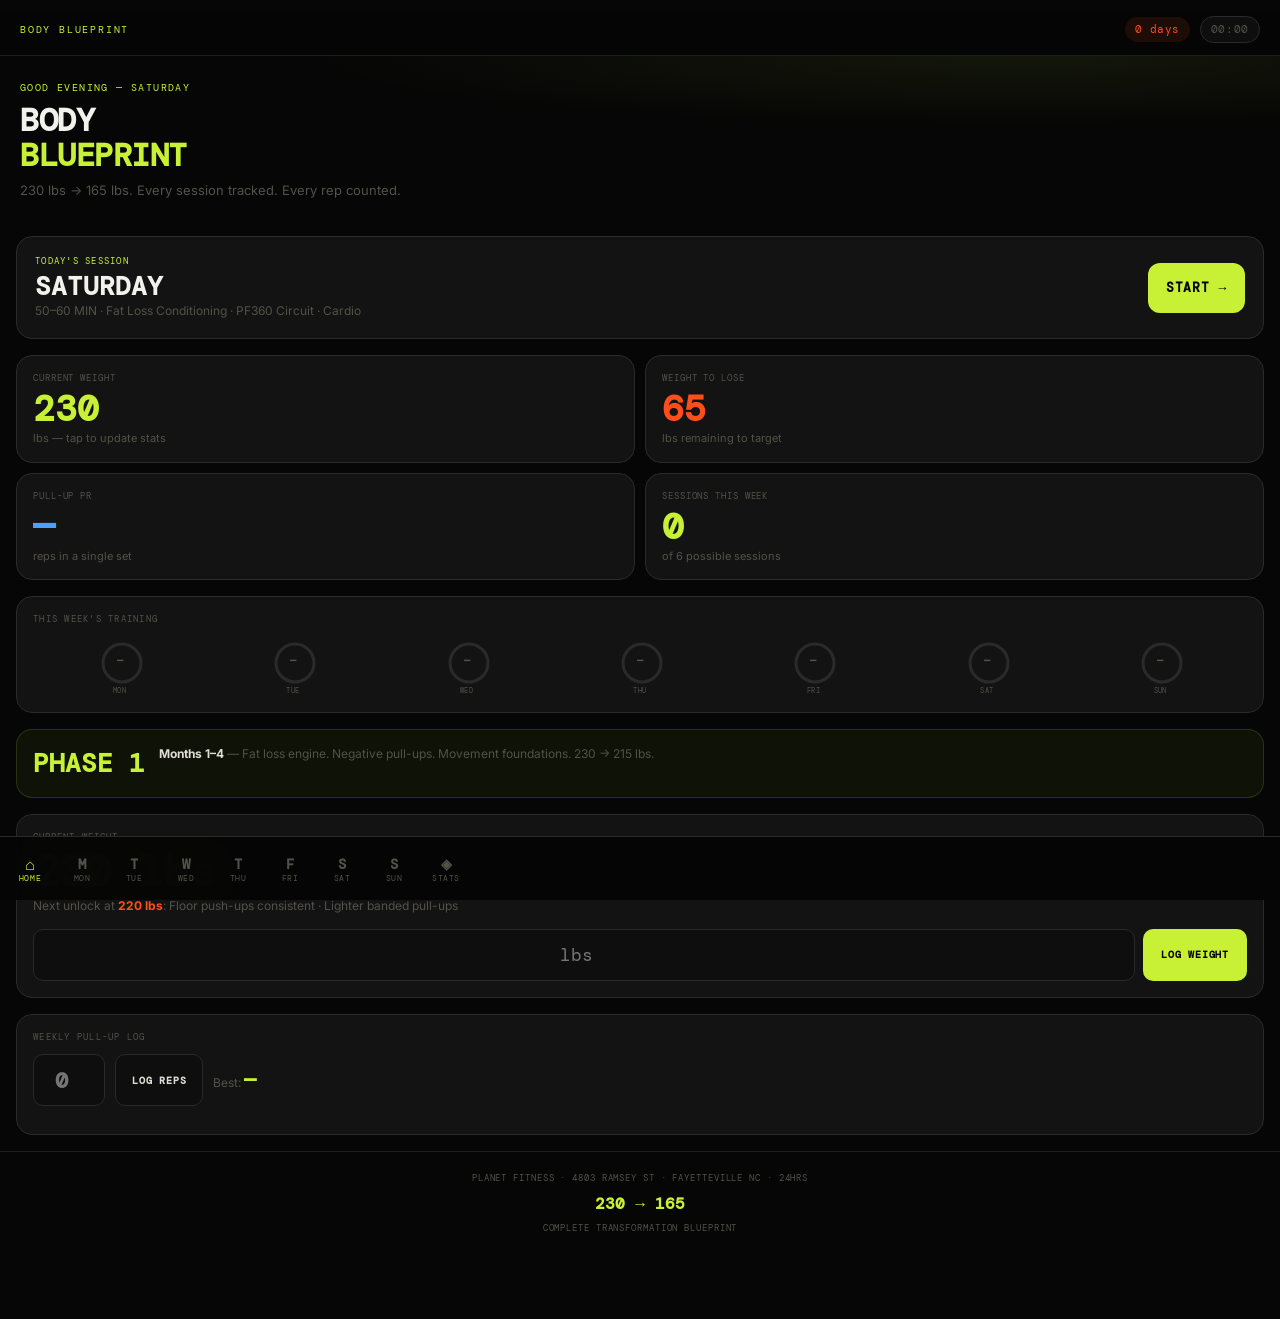
==== commit e0539dbb: "Sync index.html from h.html" ====
--- a/index.html
+++ b/index.html
@@ -25,13 +25,7 @@
 body{
   background:var(--black);color:var(--text);
   font-family:'Inter',sans-serif;font-size:15px;line-height:1.5;
-  overflow:hidden;
-  height:100dvh;
-  display:flex;flex-direction:column;
-}
-#appShell{
-  flex:1;overflow-y:auto;overflow-x:hidden;
-  -webkit-overflow-scrolling:touch;
+  overflow-x:hidden;min-height:100vh;
   padding-bottom:calc(var(--nav-h) + var(--safe-bot));
 }
 a{color:inherit;text-decoration:none;}
@@ -50,7 +44,6 @@
   backdrop-filter:blur(20px);-webkit-backdrop-filter:blur(20px);
   position:sticky;top:0;z-index:100;
   border-bottom:1px solid var(--border);
-  flex-shrink:0;
 }
 .app-header-top{display:flex;align-items:center;justify-content:space-between;}
 .app-header-title{font-family:'DM Mono',monospace;font-size:10px;letter-spacing:.18em;color:var(--accent);text-transform:uppercase;}
@@ -69,7 +62,7 @@
 
 /* ── BOTTOM NAVIGATION ── */
 #bottomNav{
-  position:relative;z-index:300;flex-shrink:0;
+  position:fixed;bottom:0;left:0;right:0;z-index:300;
   background:rgba(6,6,6,.97);backdrop-filter:blur(24px);-webkit-backdrop-filter:blur(24px);
   border-top:1px solid var(--border2);
   padding:8px 4px calc(8px + var(--safe-bot));
@@ -628,9 +621,6 @@
   </div>
 </nav>
 
-<!-- APP SHELL WRAPPER -->
-<div id="appShell">
-
 <!-- STICKY APP HEADER -->
 <div class="status-bar-pad"></div>
 <header class="app-header">
@@ -642,6 +632,55 @@
     </div>
   </div>
 </header>
+
+<!-- BOTTOM NAVIGATION -->
+<nav id="bottomNav">
+  <div class="bn-scroll">
+    <button class="ntab active" data-view="home">
+      <span class="ntab-icon">⌂</span>
+      <span class="ntab-label">Home</span>
+    </button>
+    <button class="ntab" data-view="mon">
+      <span class="ntab-icon">M</span>
+      <span class="ntab-label">Mon</span>
+      <span class="day-dot" id="dot-mon"></span>
+    </button>
+    <button class="ntab" data-view="tue">
+      <span class="ntab-icon">T</span>
+      <span class="ntab-label">Tue</span>
+      <span class="day-dot" id="dot-tue"></span>
+    </button>
+    <button class="ntab" data-view="wed">
+      <span class="ntab-icon">W</span>
+      <span class="ntab-label">Wed</span>
+      <span class="day-dot" id="dot-wed"></span>
+    </button>
+    <button class="ntab" data-view="thu">
+      <span class="ntab-icon">T</span>
+      <span class="ntab-label">Thu</span>
+      <span class="day-dot" id="dot-thu"></span>
+    </button>
+    <button class="ntab" data-view="fri">
+      <span class="ntab-icon">F</span>
+      <span class="ntab-label">Fri</span>
+      <span class="day-dot" id="dot-fri"></span>
+    </button>
+    <button class="ntab" data-view="sat">
+      <span class="ntab-icon">S</span>
+      <span class="ntab-label">Sat</span>
+      <span class="day-dot" id="dot-sat"></span>
+    </button>
+    <button class="ntab" data-view="sun">
+      <span class="ntab-icon">S</span>
+      <span class="ntab-label">Sun</span>
+      <span class="day-dot" id="dot-sun"></span>
+    </button>
+    <button class="ntab" data-view="stats">
+      <span class="ntab-icon">◈</span>
+      <span class="ntab-label">Stats</span>
+    </button>
+  </div>
+</nav>
 
 <!-- HOME VIEW -->
 <div id="view-home" class="view active">
@@ -782,57 +821,6 @@
   <div class="ft-main">230 → 165</div>
   <div class="ft">Complete Transformation Blueprint</div>
 </footer>
-
-</div><!-- end #appShell -->
-
-<!-- BOTTOM NAVIGATION -->
-<nav id="bottomNav">
-  <div class="bn-scroll">
-    <button class="ntab active" data-view="home">
-      <span class="ntab-icon">⌂</span>
-      <span class="ntab-label">Home</span>
-    </button>
-    <button class="ntab" data-view="mon">
-      <span class="ntab-icon">M</span>
-      <span class="ntab-label">Mon</span>
-      <span class="day-dot" id="dot-mon"></span>
-    </button>
-    <button class="ntab" data-view="tue">
-      <span class="ntab-icon">T</span>
-      <span class="ntab-label">Tue</span>
-      <span class="day-dot" id="dot-tue"></span>
-    </button>
-    <button class="ntab" data-view="wed">
-      <span class="ntab-icon">W</span>
-      <span class="ntab-label">Wed</span>
-      <span class="day-dot" id="dot-wed"></span>
-    </button>
-    <button class="ntab" data-view="thu">
-      <span class="ntab-icon">T</span>
-      <span class="ntab-label">Thu</span>
-      <span class="day-dot" id="dot-thu"></span>
-    </button>
-    <button class="ntab" data-view="fri">
-      <span class="ntab-icon">F</span>
-      <span class="ntab-label">Fri</span>
-      <span class="day-dot" id="dot-fri"></span>
-    </button>
-    <button class="ntab" data-view="sat">
-      <span class="ntab-icon">S</span>
-      <span class="ntab-label">Sat</span>
-      <span class="day-dot" id="dot-sat"></span>
-    </button>
-    <button class="ntab" data-view="sun">
-      <span class="ntab-icon">S</span>
-      <span class="ntab-label">Sun</span>
-      <span class="day-dot" id="dot-sun"></span>
-    </button>
-    <button class="ntab" data-view="stats">
-      <span class="ntab-icon">◈</span>
-      <span class="ntab-label">Stats</span>
-    </button>
-  </div>
-</nav>
 
 <!-- ══ REST TIMER MODAL ══ -->
 <div class="overlay" id="restOverlay">
@@ -1262,7 +1250,7 @@
 
   // Actions
   let actHtml = '';
-  if (ex.vid) actHtml += `<button class="ex-btn vid" onclick="openVideo('${ex.vid}','${(ex.name).replace(/'/g,"\\'")}')">▶ Video</button>`;
+  if (ex.video) actHtml += `<button class="ex-btn vid" onclick="openVideo('${ex.video}','${(ex.name).replace(/'/g,"\\'")}')">▶ Video</button>`;
   if (ex.rest) actHtml += `<button class="ex-btn tmr" onclick="openRest(${ex.rest},'${(ex.name).replace(/'/g,"\\'")}')">⏱ ${ex.rest}s</button>`;
   if (ex.isHold && ex.holdSecs) actHtml += `<button class="ex-btn hld" onclick="openHold(${ex.holdSecs},'${(ex.name).replace(/'/g,"\\'")}')">⏱ Hold</button>`;
 
@@ -1378,8 +1366,7 @@
   document.getElementById('view-' + viewId).classList.add('active');
   // Activate all tabs (top hidden + bottom visible) matching this view
   document.querySelectorAll(`.ntab[data-view="${viewId}"]`).forEach(t => t.classList.add('active'));
-  const shell = document.getElementById('appShell');
-  if (shell) shell.scrollTo({top:0, behavior:'smooth'});
+  window.scrollTo({top:0, behavior:'smooth'});
   if (viewId !== 'home' && viewId !== 'stats') updateDayProgress(viewId);
 }
 
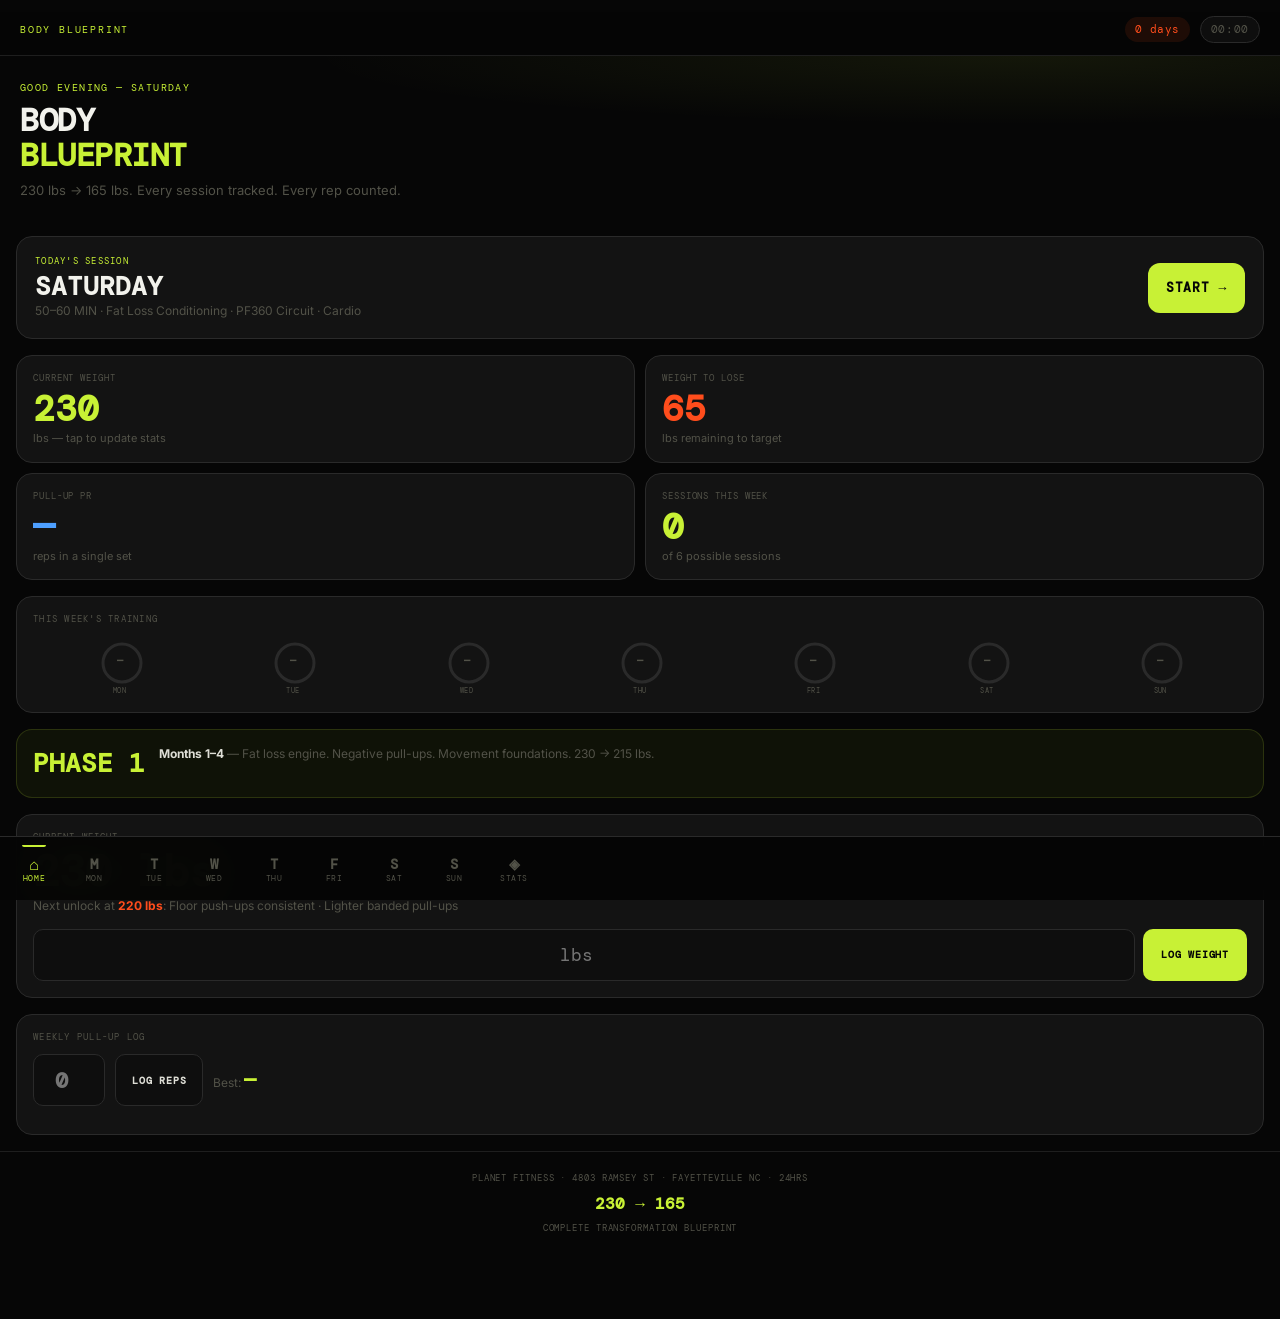
==== commit 5b8cb16e: "Add index.html" ====
--- a/index.html
+++ b/index.html
@@ -68,18 +68,23 @@
   padding:8px 4px calc(8px + var(--safe-bot));
   display:flex;align-items:flex-start;
   height:calc(var(--nav-h) + var(--safe-bot));
+  overflow:hidden;
+  touch-action:none;
 }
 .bn-scroll{
-  display:flex;overflow-x:auto;scrollbar-width:none;flex:1;
+  display:flex;overflow-x:auto;overflow-y:hidden;scrollbar-width:none;flex:1;
   -webkit-overflow-scrolling:touch;gap:0;
+  touch-action:pan-x;
 }
 .bn-scroll::-webkit-scrollbar{display:none;}
 .ntab{
   display:flex;flex-direction:column;align-items:center;justify-content:center;
-  gap:3px;min-width:52px;padding:0 8px;cursor:pointer;
+  gap:3px;min-width:60px;padding:0 10px;cursor:pointer;
   border:none;background:none;flex-shrink:0;
   min-height:48px;position:relative;
-}
+  border-radius:12px;transition:background .2s;
+}
+.ntab:active{background:rgba(200,241,53,.07);}
 .ntab-icon{
   font-family:'DM Mono',monospace;font-size:14px;font-weight:700;
   line-height:1;color:var(--muted);transition:transform .2s,color .2s;
@@ -100,8 +105,8 @@
 .ntab .day-dot.show{display:block;}
 /* active indicator pill */
 .ntab.active::after{
-  content:'';position:absolute;bottom:-8px;left:50%;transform:translateX(-50%);
-  width:20px;height:3px;background:var(--accent);border-radius:2px;
+  content:'';position:absolute;top:0;left:50%;transform:translateX(-50%);
+  width:24px;height:2px;background:var(--accent);border-radius:0 0 2px 2px;
 }
 
 /* ── VIEWS ── */
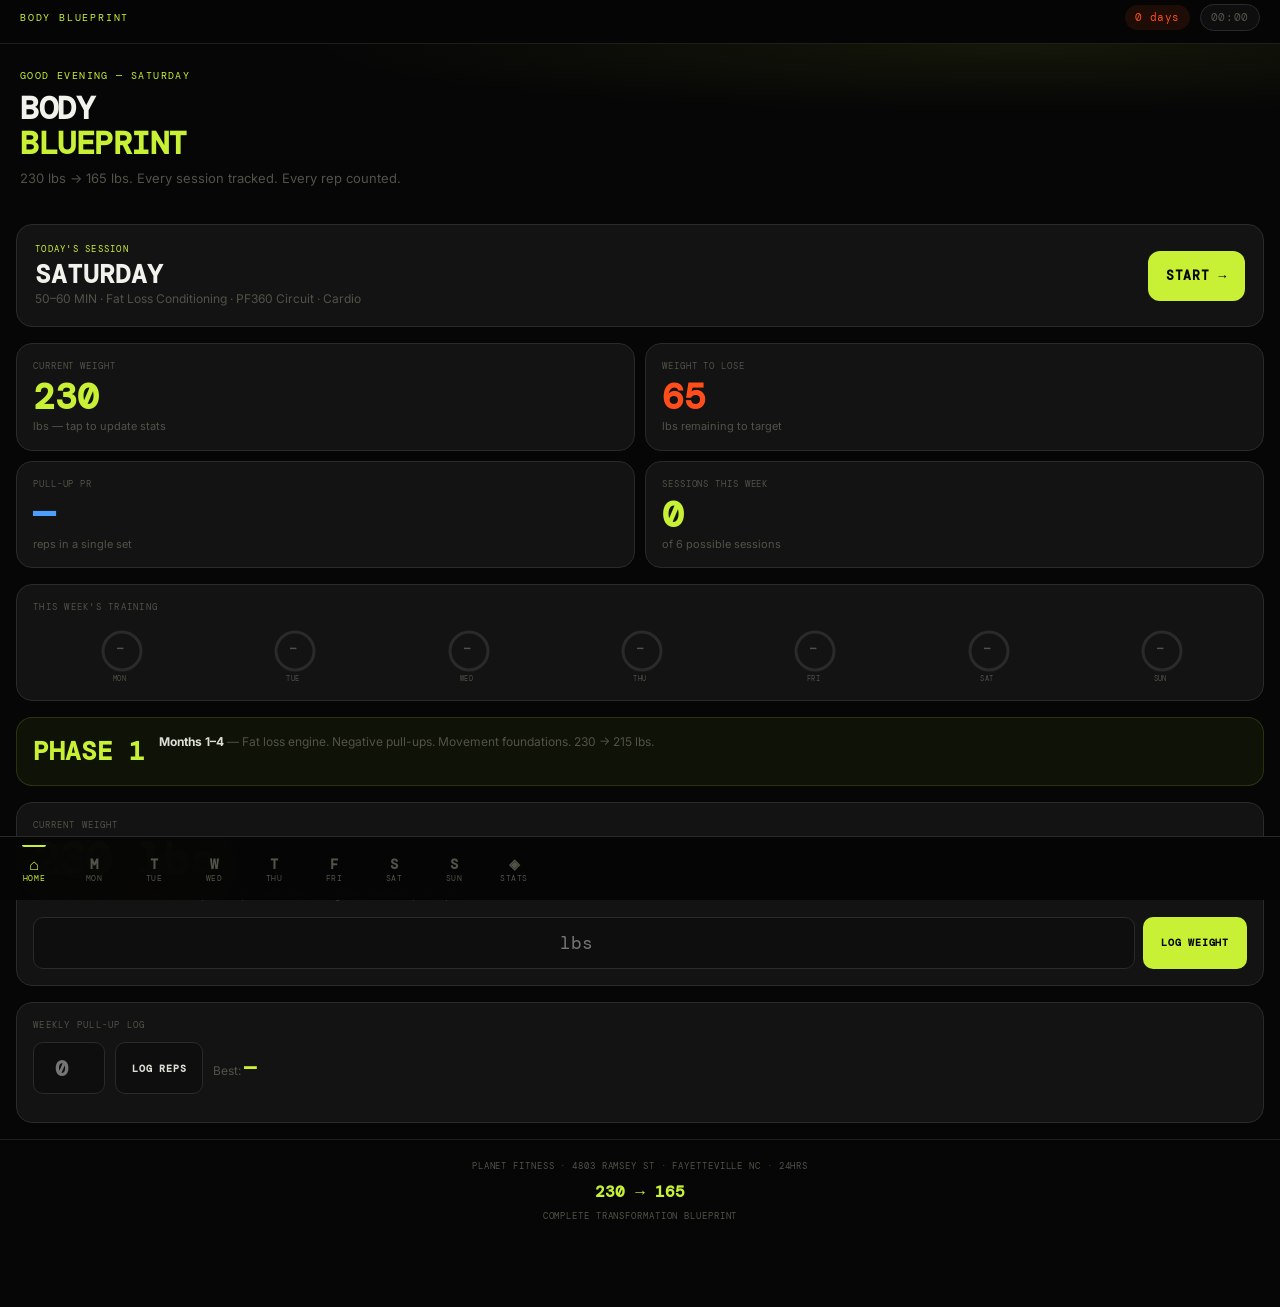
==== commit 7794882a: "Keep only index and exercise reference, remove h.html" ====
--- a/index.html
+++ b/index.html
@@ -21,25 +21,28 @@
   --nav-h:64px;
 }
 *{margin:0;padding:0;box-sizing:border-box;-webkit-tap-highlight-color:transparent;}
-html{scroll-behavior:smooth;}
+html{scroll-behavior:smooth;scrollbar-width:none;}
+html::-webkit-scrollbar{display:none;}
 body{
   background:var(--black);color:var(--text);
   font-family:'Inter',sans-serif;font-size:15px;line-height:1.5;
   overflow-x:hidden;min-height:100vh;
   padding-bottom:calc(var(--nav-h) + var(--safe-bot));
-}
+  scrollbar-width:none;
+}
+body::-webkit-scrollbar{display:none;}
 a{color:inherit;text-decoration:none;}
 input,button{font-family:inherit;-webkit-appearance:none;border-radius:0;}
 
 /* ── HIDDEN TOP NAV (still in DOM for JS tab switching) ── */
 #topNav{display:none;}
 
-/* ── STATUS BAR SPACER ── */
-.status-bar-pad{height:calc(var(--safe-top) + 12px);}
+/* ── STATUS BAR SPACER (removed — header handles safe-area-inset-top) ── */
+.status-bar-pad{display:none;}
 
 /* ── APP HEADER ── */
 .app-header{
-  padding:4px 20px 12px;
+  padding:calc(env(safe-area-inset-top) + 4px) 20px 12px;
   background:rgba(6,6,6,.97);
   backdrop-filter:blur(20px);-webkit-backdrop-filter:blur(20px);
   position:sticky;top:0;z-index:100;
@@ -1783,10 +1786,10 @@
   // First-match-wins — more specific keys listed first within each group.
 
   // Monday — Shoulders / Push / Calisthenics
-  'machine shoulder press':'Wqq43dKW1TU',
+  'machine shoulder press':'3R14MnZbcpw',
   'lateral raise machine':'IdNOahFD450',
   'cable lateral raise':'L5lU0xXbA8A',
-  'face pull':'rep-qVOkqgk',
+  'face pull':'0Po47vvj9g4',
   'cable front raise':'2-LAMcpzODU',
   'rear delt fly machine':'YbX7Wd8jQ-Q',
   'tricep pushdown (straight bar)':'vAYivMSFanI',
@@ -1798,7 +1801,7 @@
   'frog stand hold':'hy8h6tFqsLQ',
 
   // Tuesday — Back / Pull / Bar Skills
-  'barbell row':'9efgcAjQe7E',
+  'barbell row':'kBWAon7ItDw',
   'lat pulldown — wide overhand':'CAwf7n6Luuc',
   'lat pulldown — close neutral':'GvKKaVLi2cI',
   'seated cable row':'GZbfZ033f74',
@@ -1861,23 +1864,23 @@
   'pigeon pose':'nh_RI_XH7_k',
   'thoracic foam roll':'KvQRV0FW6dE',
   'lat stretch on rig / cable tower':'vG159HkLrhY',
-  'band shoulder dislocates':'-ZIpSoTRsuE',
+  'band shoulder dislocates':'GTf_xy8QJi8',
   'dead hang decompression':'vG159HkLrhY',
   'deep squat hold':'kE-c8f4yCjQ',
-  'cat-cow spinal waves':'g_BYB0R-4Ws',
+  'cat-cow spinal waves':'dRXO0agekxA',
   "child's pose":'eqVMAPM00Cm',
-  'wrist circles + extensions':'_gsUck6MLVY',
+  'wrist circles + extensions':'mSZWSQSSEjE',
 
   // Warmup items
-  'arm circles':'PbwWOv4xv8o',
-  'scapular wall slides':'-ZIpSoTRsuE',
+  'arm circles':'mwDgFY86zck',
+  'scapular wall slides':'OtgQDv7u1TM',
   'scapular pull-ups':'-ZIpSoTRsuE',
-  'band pull-aparts':'-ZIpSoTRsuE',
-  'glute bridges on mat':'xDmFkJxPzeM',
-  'hip circles':'YSxHifyI6s8',
-  'doorframe chest stretch':'5M9RcJgFOYM',
-  'cat-cow':'g_BYB0R-4Ws',
-  'cat-cow + thoracic rotation':'g_BYB0R-4Ws',
+  'band pull-aparts':'_a6Ub5-ikvo',
+  'glute bridges on mat':'tqp5XQPpTxY',
+  'hip circles':'qkrJXGVj_OQ',
+  'doorframe chest stretch':'Dmm8_S23I74',
+  'cat-cow':'dRXO0agekxA',
+  'cat-cow + thoracic rotation':'YPTKZy_kKt8',
 
   // Wednesday skill phases
   'trx row':'Fv4PXhXNkHs',
